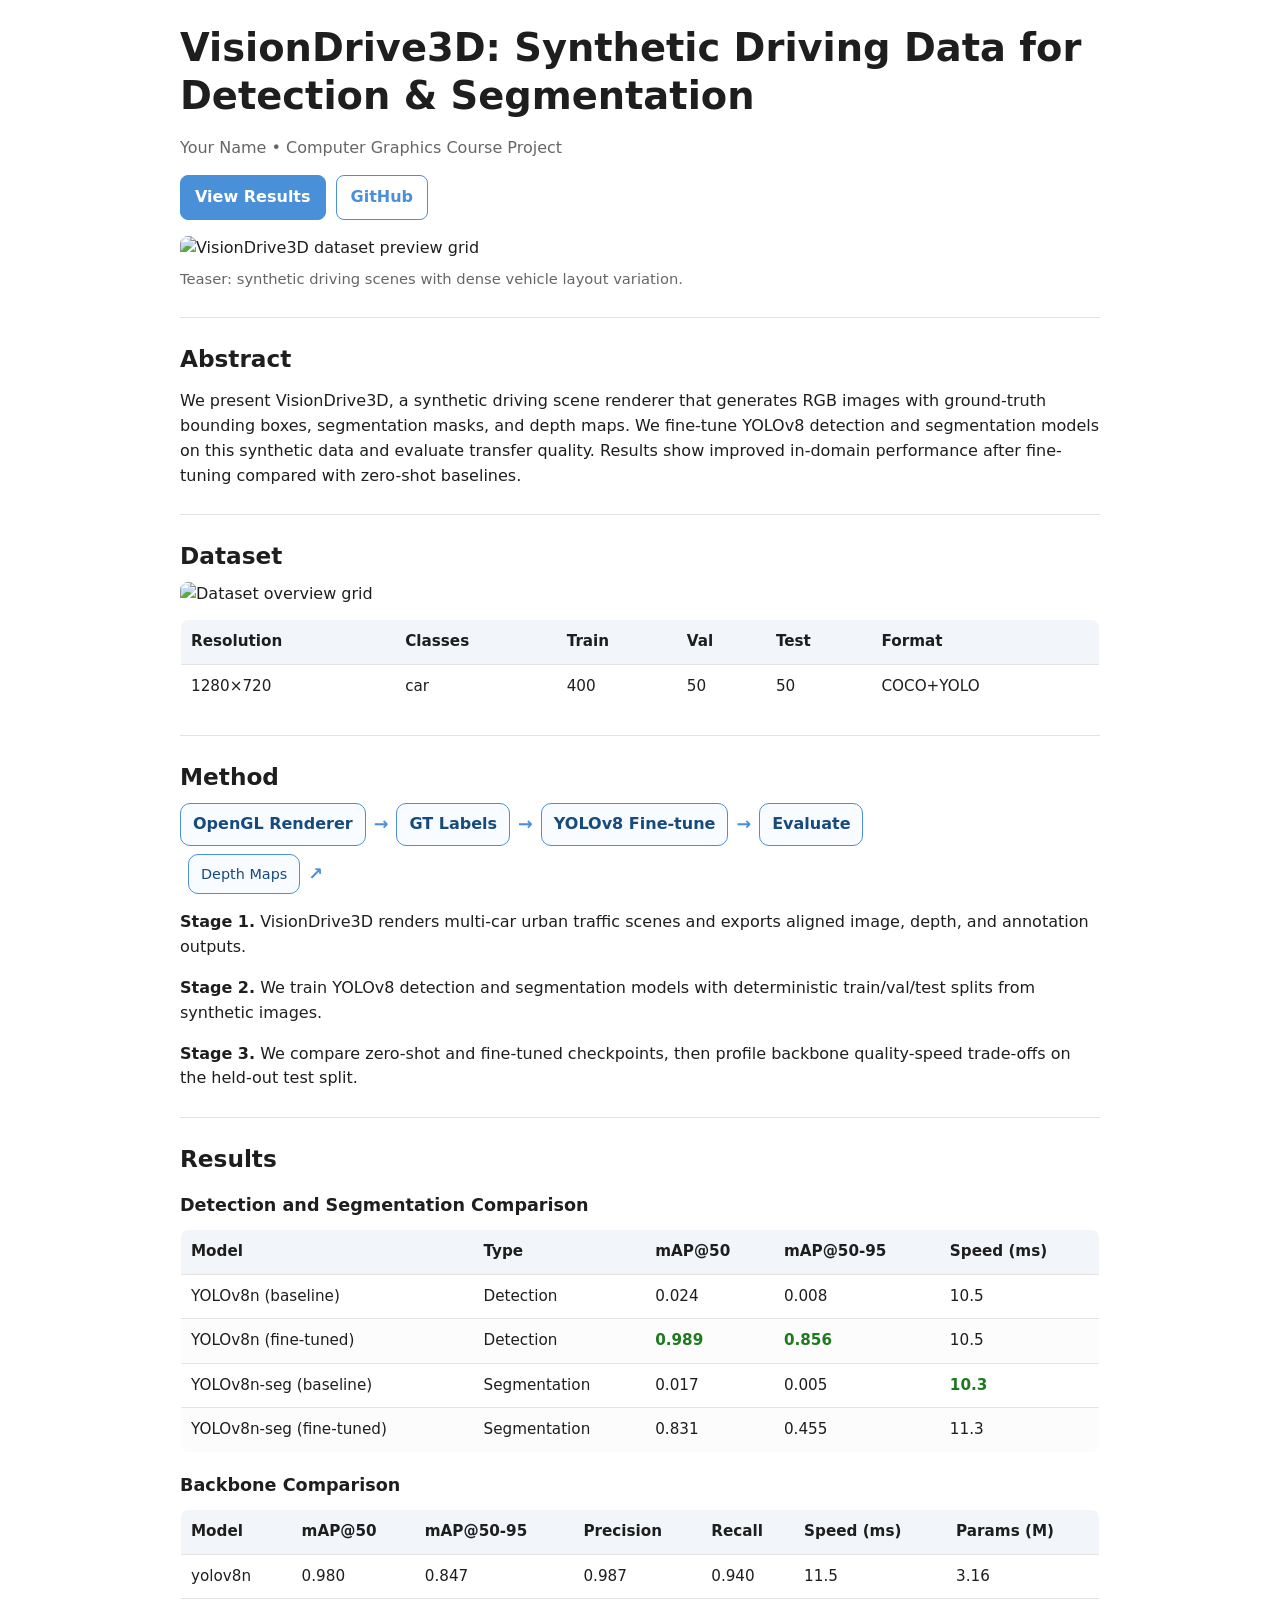
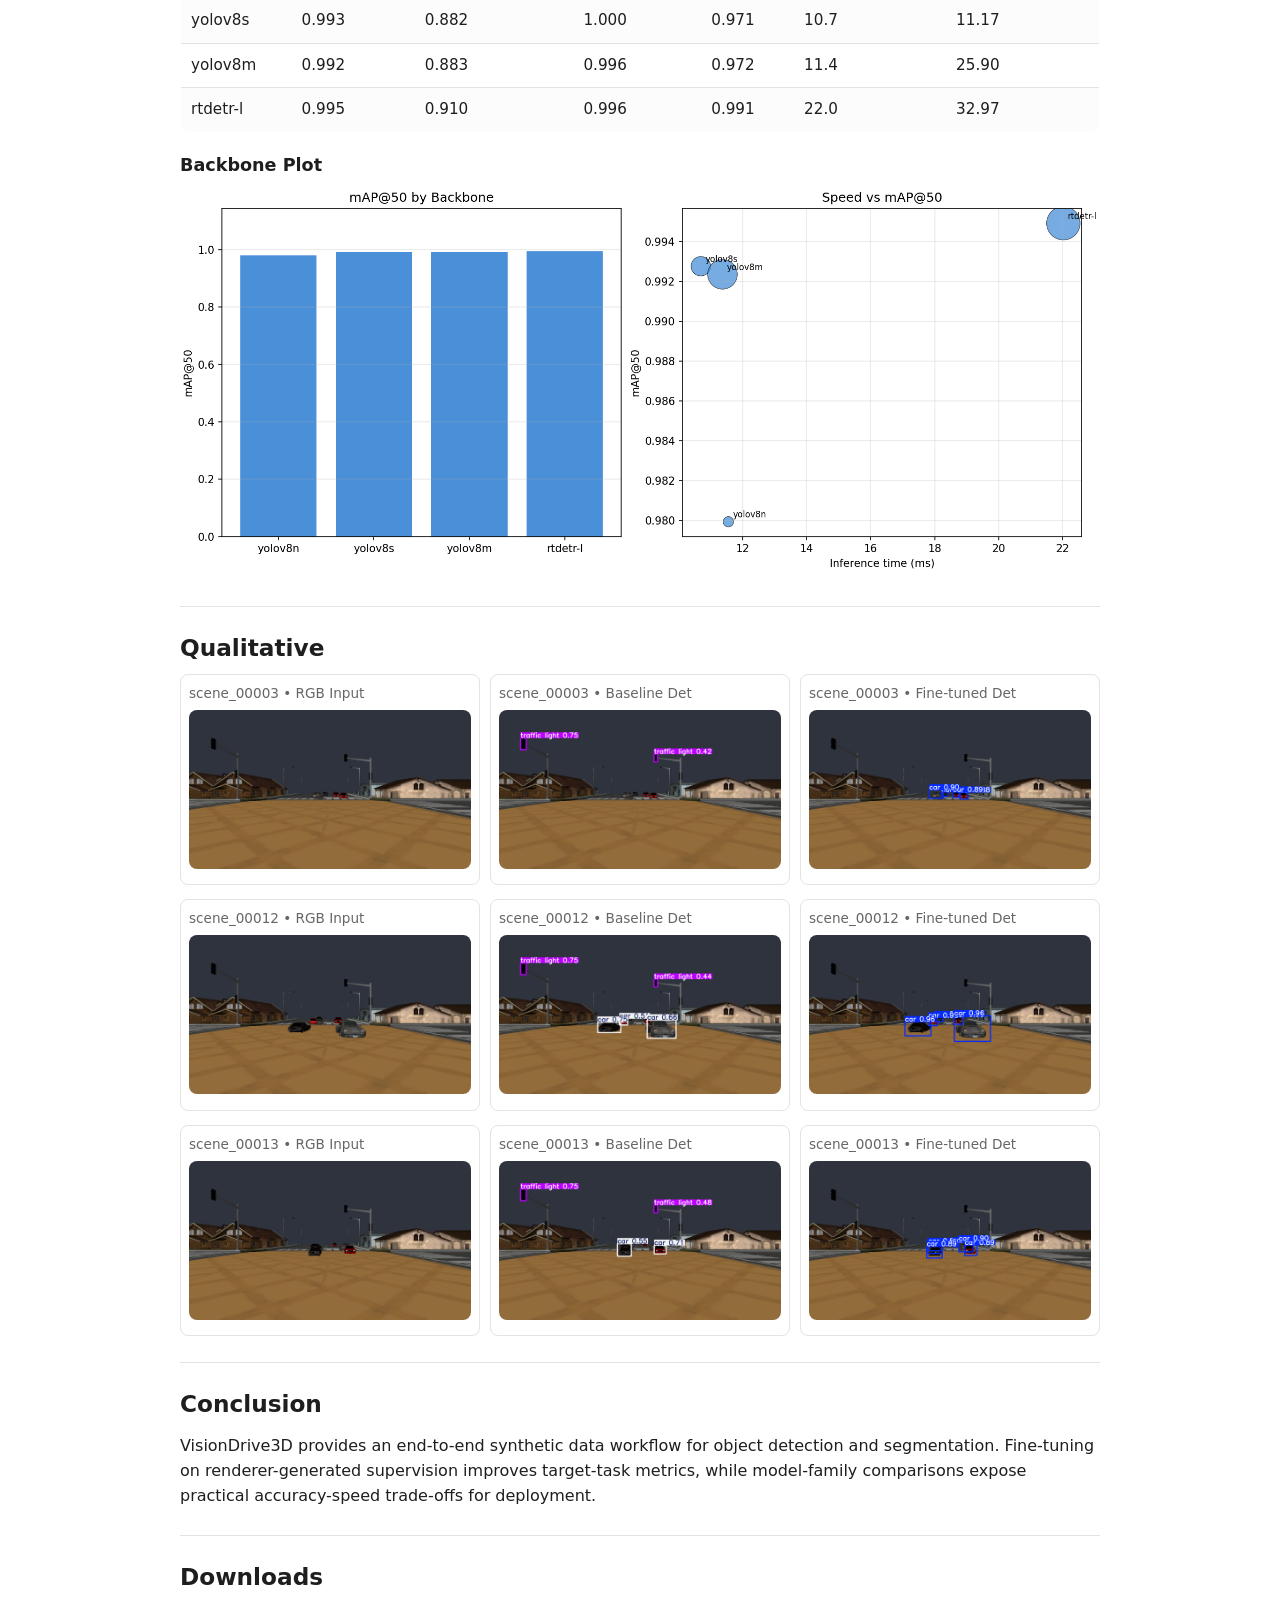
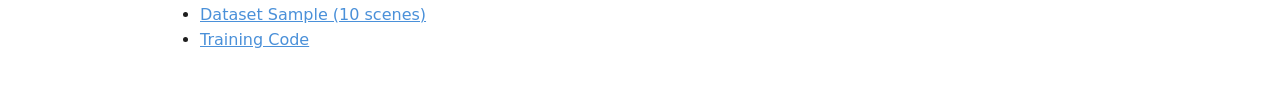
==== index.html @ 3cc831b8 "update full ckpt" ====
<!doctype html>
<html lang="en">
  <head>
    <meta charset="utf-8" />
    <meta name="viewport" content="width=device-width, initial-scale=1" />
    <title>VisionDrive3D: Synthetic Driving Data for Detection & Segmentation</title>
    <link rel="stylesheet" href="styles.css" />
  </head>
  <body>
    <main class="page">
      <section class="hero" id="top">
        <h1>VisionDrive3D: Synthetic Driving Data for Detection &amp; Segmentation</h1>
        <p class="authors">Your Name • Computer Graphics Course Project</p>
        <div class="hero-actions">
          <a class="btn" href="#results">View Results</a>
          <a class="btn btn-outline" href="#" aria-label="GitHub link placeholder">GitHub</a>
        </div>
        <figure class="teaser">
          <img
            src="assets/images/dataset_grid.png"
            alt="VisionDrive3D dataset preview grid"
            loading="lazy"
          />
          <figcaption>Teaser: synthetic driving scenes with dense vehicle layout variation.</figcaption>
        </figure>
      </section>

      <hr />

      <section id="abstract">
        <h2>Abstract</h2>
        <p>
          We present VisionDrive3D, a synthetic driving scene renderer that generates RGB images with
          ground-truth bounding boxes, segmentation masks, and depth maps. We fine-tune YOLOv8 detection
          and segmentation models on this synthetic data and evaluate transfer quality. Results show
          improved in-domain performance after fine-tuning compared with zero-shot baselines.
        </p>
      </section>

      <hr />

      <section id="dataset">
        <h2>Dataset</h2>
        <div class="dataset-grid">
          <img
            src="assets/images/dataset_grid.png"
            alt="Dataset overview grid"
            loading="lazy"
          />
          <table class="table" id="dataset-stats-table">
            <thead>
              <tr>
                <th>Resolution</th>
                <th>Classes</th>
                <th>Train</th>
                <th>Val</th>
                <th>Test</th>
                <th>Format</th>
              </tr>
            </thead>
            <tbody id="dataset-stats-body"></tbody>
          </table>
        </div>
      </section>

      <hr />

      <section id="method">
        <h2>Method</h2>
        <div class="pipeline" aria-label="Pipeline diagram">
          <div class="node">OpenGL Renderer</div>
          <div class="arrow">→</div>
          <div class="node">GT Labels</div>
          <div class="arrow">→</div>
          <div class="node">YOLOv8 Fine-tune</div>
          <div class="arrow">→</div>
          <div class="node">Evaluate</div>
        </div>
        <div class="pipeline-sub">
          <div class="node small">Depth Maps</div>
          <div class="arrow">↗</div>
        </div>
        <div class="method-text">
          <p>
            <strong>Stage 1.</strong> VisionDrive3D renders multi-car urban traffic scenes and exports aligned
            image, depth, and annotation outputs.
          </p>
          <p>
            <strong>Stage 2.</strong> We train YOLOv8 detection and segmentation models with deterministic
            train/val/test splits from synthetic images.
          </p>
          <p>
            <strong>Stage 3.</strong> We compare zero-shot and fine-tuned checkpoints, then profile backbone
            quality-speed trade-offs on the held-out test split.
          </p>
        </div>
      </section>

      <hr />

      <section id="results">
        <h2>Results</h2>

        <h3>Detection and Segmentation Comparison</h3>
        <table class="table" id="results-table">
          <thead>
            <tr>
              <th>Model</th>
              <th>Type</th>
              <th>mAP@50</th>
              <th>mAP@50-95</th>
              <th>Speed (ms)</th>
            </tr>
          </thead>
          <tbody id="results-body"></tbody>
        </table>

        <h3>Backbone Comparison</h3>
        <table class="table" id="backbone-table">
          <thead>
            <tr>
              <th>Model</th>
              <th>mAP@50</th>
              <th>mAP@50-95</th>
              <th>Precision</th>
              <th>Recall</th>
              <th>Speed (ms)</th>
              <th>Params (M)</th>
            </tr>
          </thead>
          <tbody id="backbone-body"></tbody>
        </table>

        <h3>Backbone Plot</h3>
        <figure>
          <img
            src="assets/plots/backbone_comparison.png"
            alt="Backbone comparison chart"
            loading="lazy"
          />
        </figure>
      </section>

      <hr />

      <section id="qualitative">
        <h2>Qualitative</h2>
        <div class="qualitative-grid" id="qualitative-grid"></div>
      </section>

      <hr />

      <section id="conclusion">
        <h2>Conclusion</h2>
        <p>
          VisionDrive3D provides an end-to-end synthetic data workflow for object detection and segmentation.
          Fine-tuning on renderer-generated supervision improves target-task metrics, while model-family
          comparisons expose practical accuracy-speed trade-offs for deployment.
        </p>
      </section>

      <hr />

      <section id="downloads">
        <h2>Downloads</h2>
        <ul class="links">
          <li><a href="#">Dataset Sample (10 scenes)</a></li>
          <li><a href="#">Training Code</a></li>
        </ul>
      </section>
    </main>

    <script src="script.js"></script>
  </body>
</html>
---- styles.css ----
:root {
  --accent: #4a90d9;
  --text: #1e1e1e;
  --muted: #666;
  --line: #e3e3e3;
  --bg: #ffffff;
  --soft: #f8fbff;
}

* {
  box-sizing: border-box;
}

body {
  margin: 0;
  background: var(--bg);
  color: var(--text);
  font-family: system-ui, -apple-system, "Segoe UI", Roboto, sans-serif;
  line-height: 1.55;
}

.page {
  max-width: 960px;
  margin: 0 auto;
  padding: 24px 20px 48px;
}

h1,
h2,
h3 {
  line-height: 1.25;
  margin: 0 0 12px;
}

h1 {
  font-size: clamp(1.8rem, 3vw, 2.4rem);
}

h2 {
  font-size: 1.45rem;
}

h3 {
  margin-top: 22px;
  font-size: 1.1rem;
}

p,
figcaption,
li {
  color: var(--text);
}

.authors {
  color: var(--muted);
  margin-bottom: 14px;
}

.hero-actions {
  display: flex;
  flex-wrap: wrap;
  gap: 10px;
  margin-bottom: 16px;
}

.btn {
  display: inline-block;
  background: var(--accent);
  color: #fff;
  text-decoration: none;
  font-weight: 600;
  padding: 9px 14px;
  border-radius: 8px;
  border: 1px solid var(--accent);
}

.btn:hover {
  opacity: 0.9;
}

.btn-outline {
  background: #fff;
  color: var(--accent);
}

hr {
  border: 0;
  border-top: 1px solid var(--line);
  margin: 26px 0;
}

img {
  max-width: 100%;
  height: auto;
  border-radius: 8px;
}

figure {
  margin: 0;
}

figcaption {
  margin-top: 8px;
  font-size: 0.92rem;
  color: var(--muted);
}

.dataset-grid {
  display: grid;
  grid-template-columns: 1fr;
  gap: 12px;
}

.pipeline,
.pipeline-sub {
  display: flex;
  align-items: center;
  flex-wrap: wrap;
  gap: 8px;
  margin: 8px 0;
}

.pipeline-sub {
  margin-left: 8px;
}

.node {
  background: var(--soft);
  border: 1px solid var(--accent);
  color: #174a7d;
  font-weight: 600;
  border-radius: 10px;
  padding: 8px 12px;
}

.node.small {
  font-size: 0.9rem;
  font-weight: 500;
}

.arrow {
  color: var(--accent);
  font-weight: 700;
  font-size: 1.1rem;
}

.table {
  width: 100%;
  border-collapse: collapse;
  font-size: 0.95rem;
  overflow: hidden;
  border: 1px solid var(--line);
  border-radius: 8px;
}

.table thead {
  background: #f2f6fb;
}

.table th,
.table td {
  text-align: left;
  padding: 10px 10px;
  border-bottom: 1px solid var(--line);
}

.table tbody tr:nth-child(even) {
  background: #fcfcfc;
}

.table tbody tr:hover {
  background: #eef6ff;
}

.best {
  color: #1f7a1f;
  font-weight: 700;
}

.qualitative-grid {
  display: grid;
  gap: 14px;
}

.qual-row {
  display: grid;
  grid-template-columns: repeat(3, minmax(0, 1fr));
  gap: 10px;
}

.qual-card {
  border: 1px solid var(--line);
  border-radius: 8px;
  padding: 8px;
  background: #fff;
}

.qual-card p {
  margin: 0 0 6px;
  font-size: 0.85rem;
  color: var(--muted);
}

.qual-card img {
  width: 100%;
  transition: transform 0.2s ease;
}

.qual-card img:hover {
  transform: scale(1.03);
}

.links {
  margin: 0;
  padding-left: 20px;
}

.links a {
  color: var(--accent);
}

.notice {
  color: var(--muted);
  font-size: 0.92rem;
}

@media (max-width: 760px) {
  .page {
    padding: 16px 14px 32px;
  }

  .qual-row {
    grid-template-columns: 1fr;
  }

  .table {
    display: block;
    overflow-x: auto;
    white-space: nowrap;
  }
}
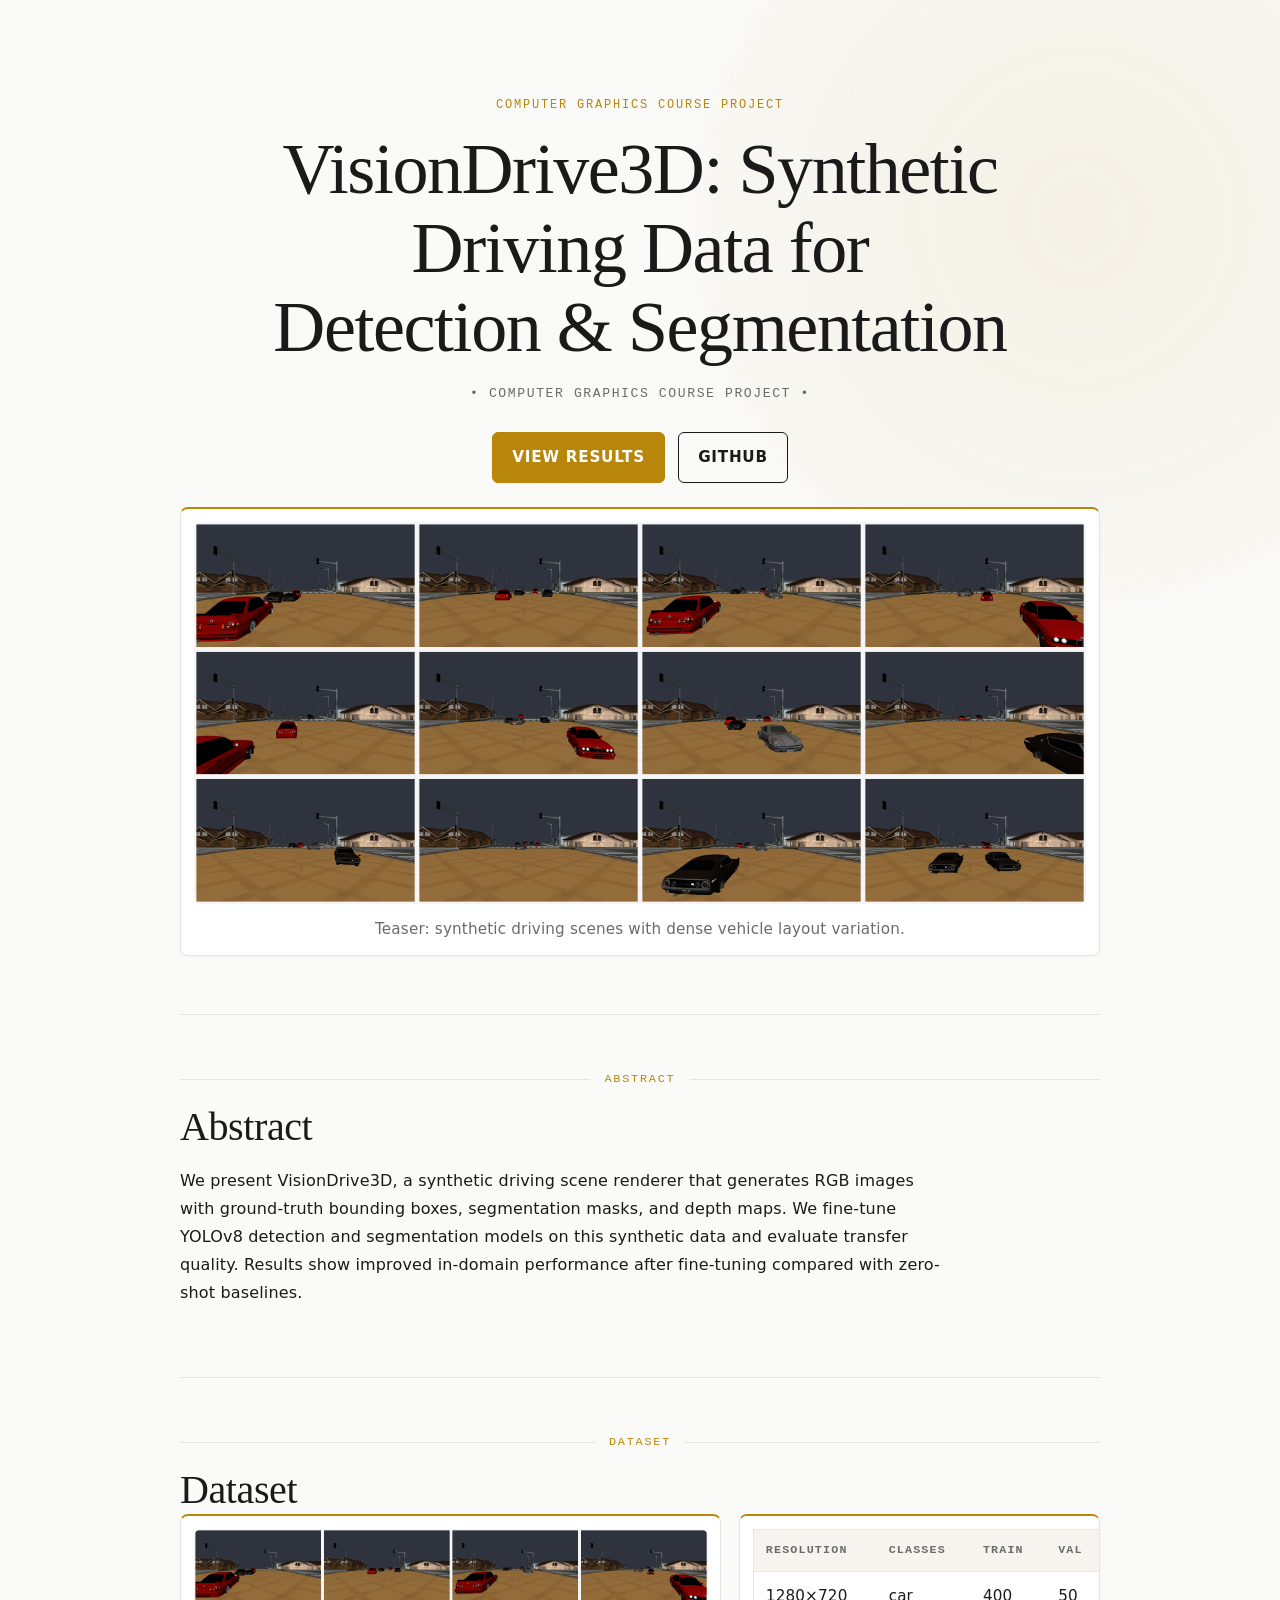
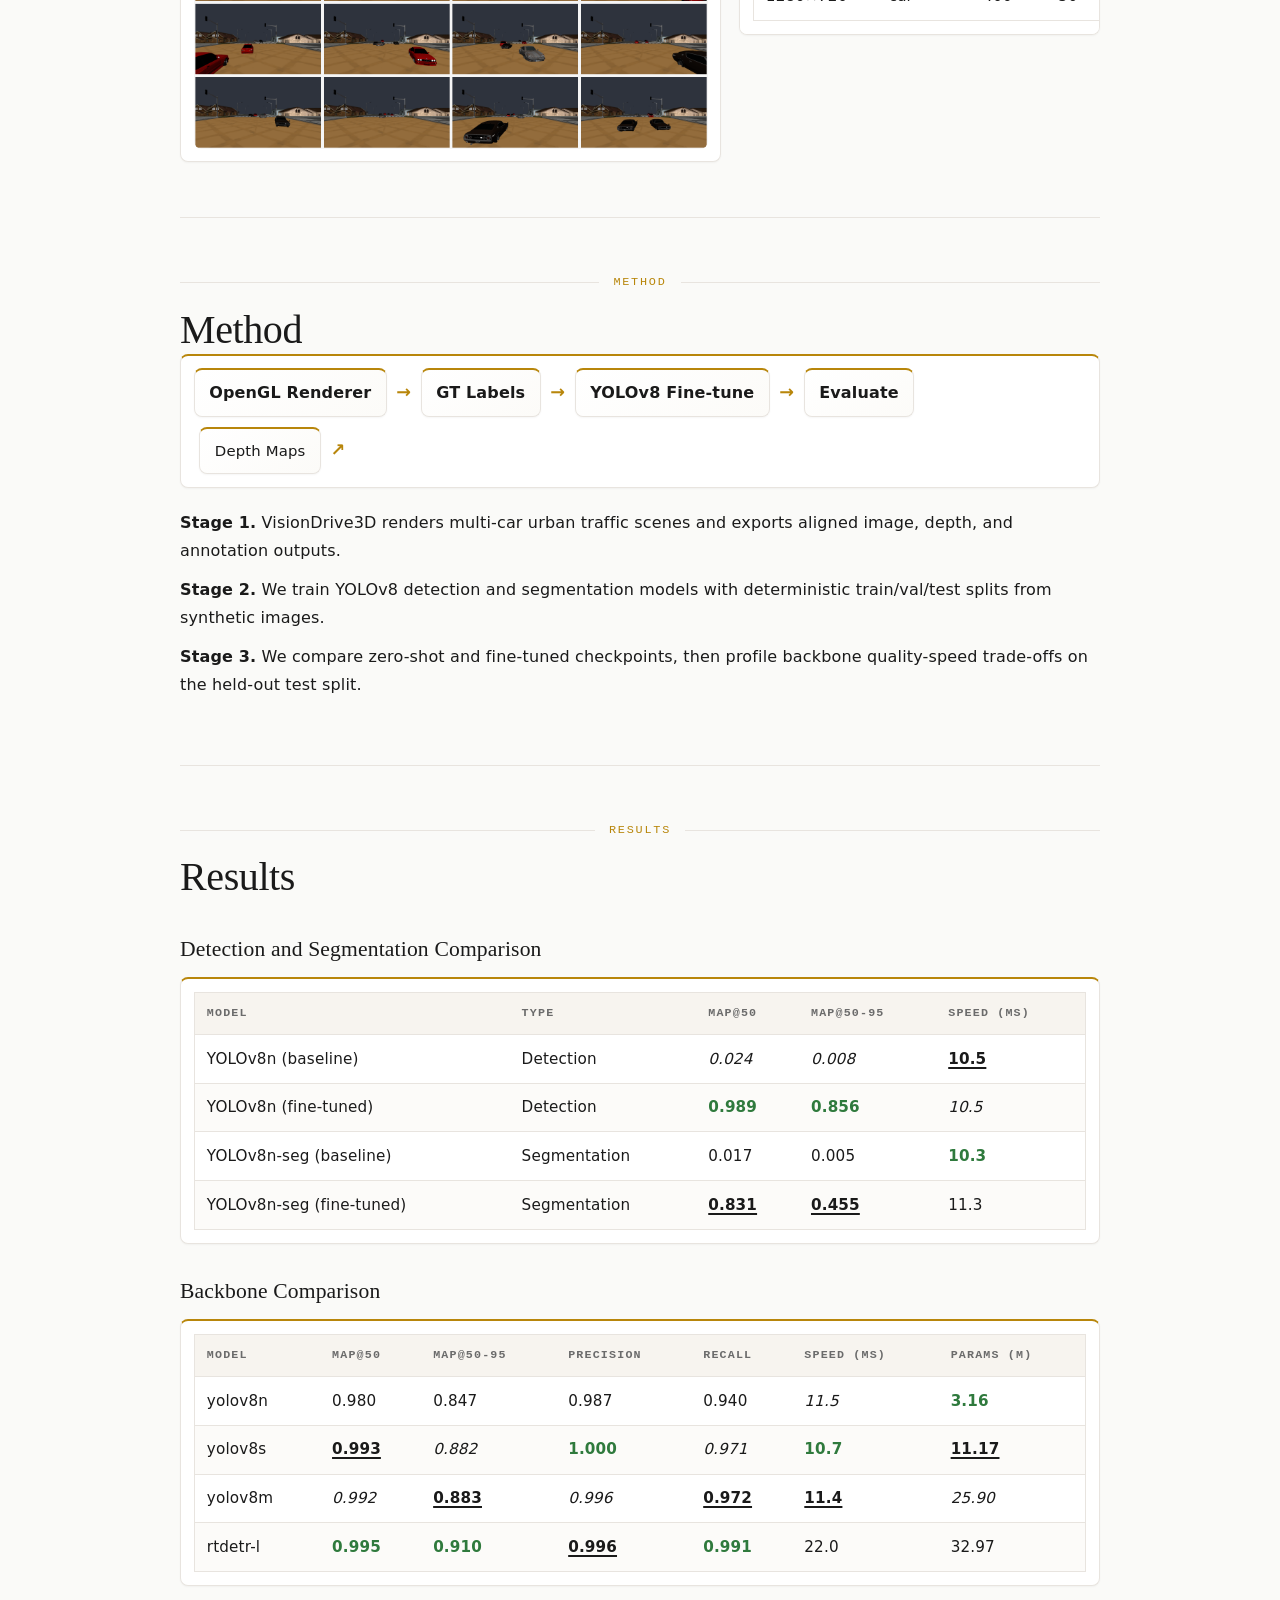
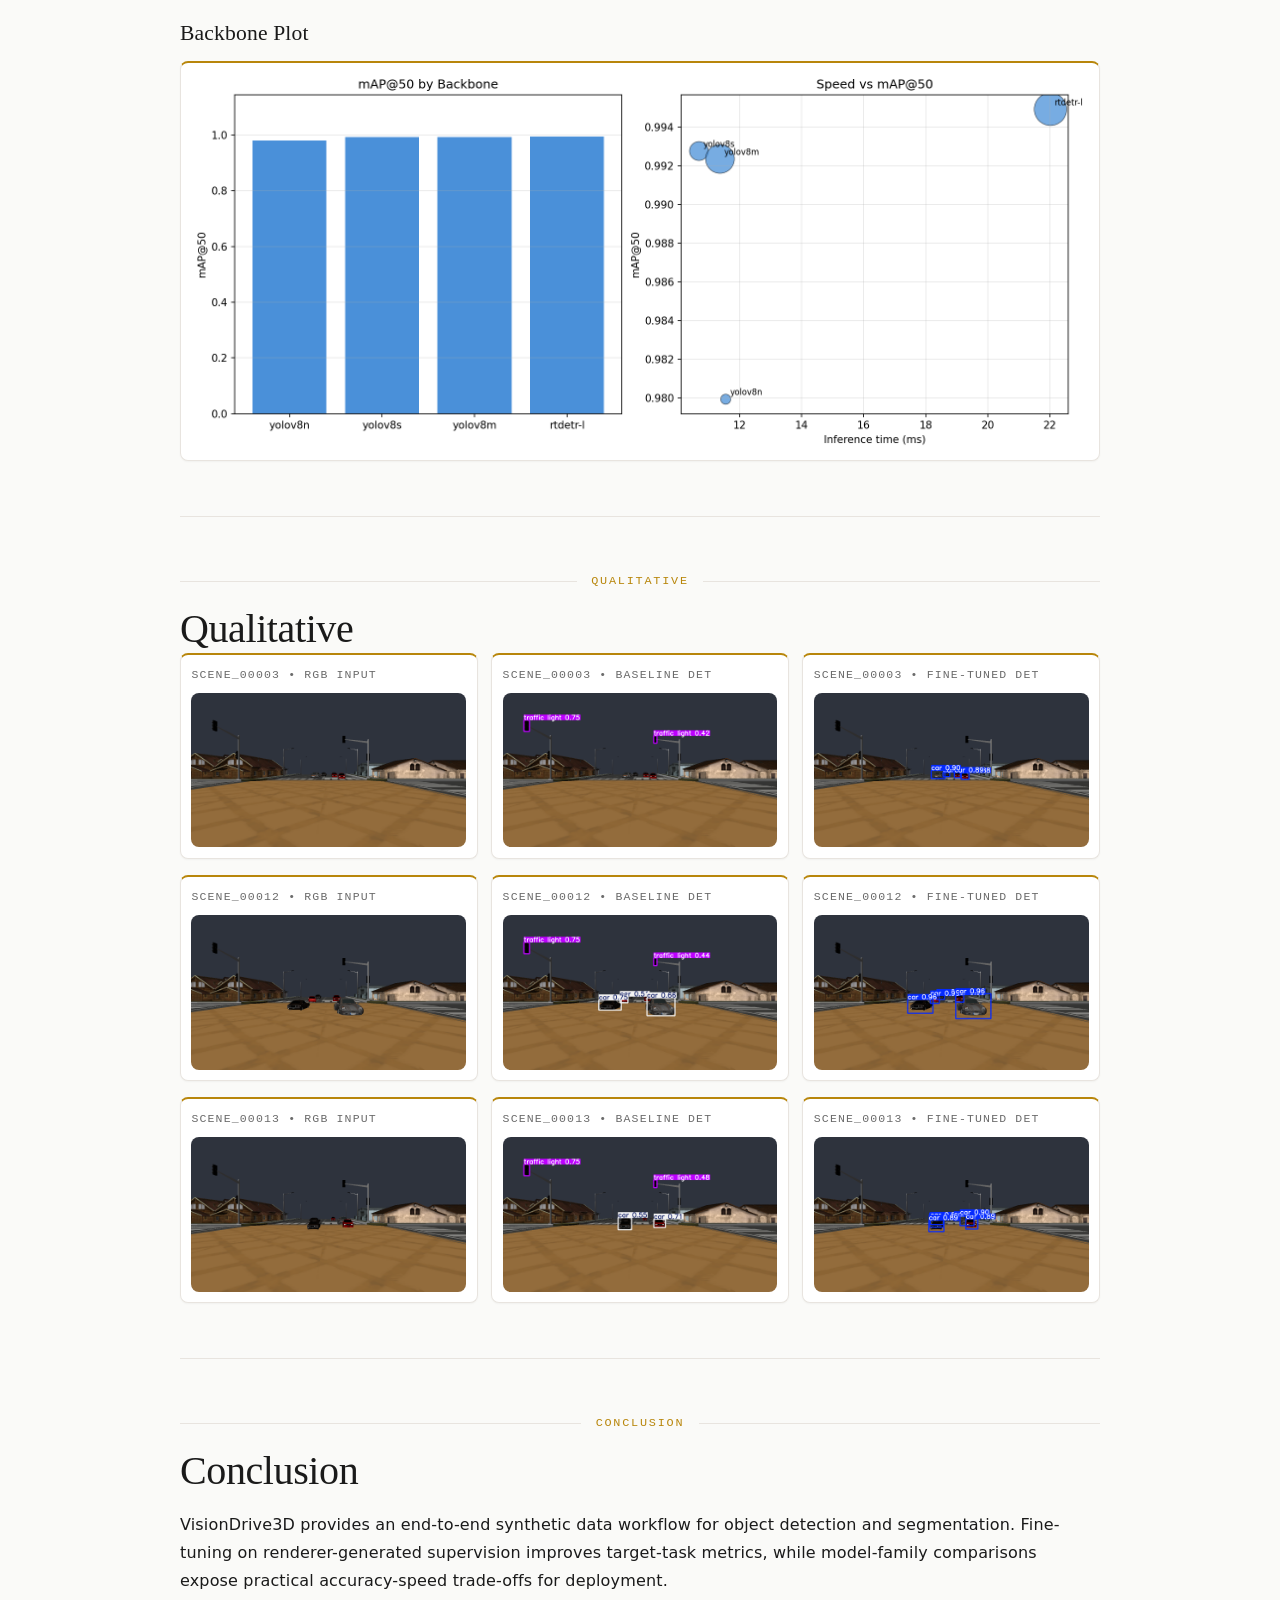
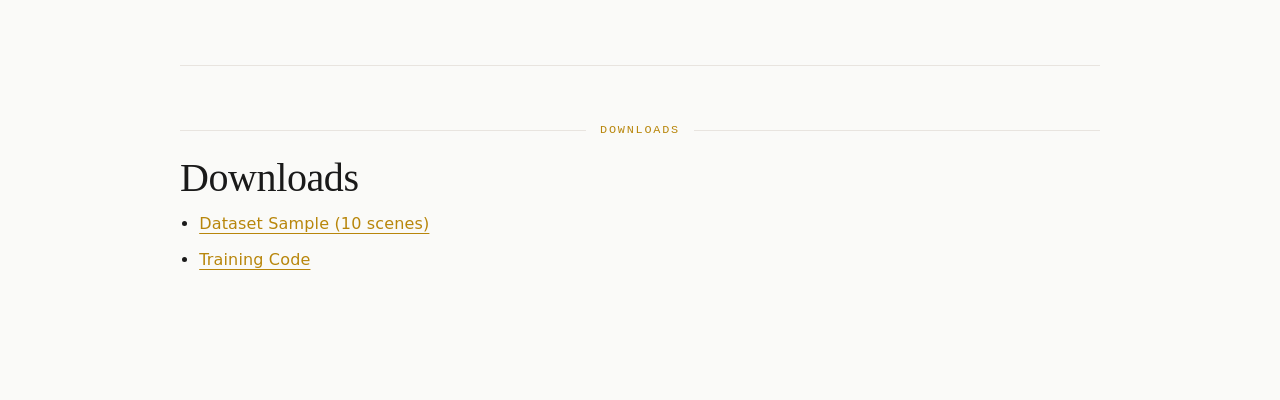
==== commit 9475ef71: "feat: enhance dataset grid generation and update project page assets" ====
--- a/index.html
+++ b/index.html
@@ -9,13 +9,14 @@
   <body>
     <main class="page">
       <section class="hero" id="top">
+        <p class="hero-kicker">Computer Graphics Course Project</p>
         <h1>VisionDrive3D: Synthetic Driving Data for Detection &amp; Segmentation</h1>
-        <p class="authors">Your Name • Computer Graphics Course Project</p>
+        <p class="authors"> • Computer Graphics Course Project • </p>
         <div class="hero-actions">
           <a class="btn" href="#results">View Results</a>
           <a class="btn btn-outline" href="#" aria-label="GitHub link placeholder">GitHub</a>
         </div>
-        <figure class="teaser">
+        <figure class="teaser panel">
           <img
             src="assets/images/dataset_grid.png"
             alt="VisionDrive3D dataset preview grid"
@@ -27,9 +28,10 @@
 
       <hr />
 
-      <section id="abstract">
+      <section id="abstract" class="content-section">
+        <div class="section-label"><span></span><p>Abstract</p><span></span></div>
         <h2>Abstract</h2>
-        <p>
+        <p class="lead">
           We present VisionDrive3D, a synthetic driving scene renderer that generates RGB images with
           ground-truth bounding boxes, segmentation masks, and depth maps. We fine-tune YOLOv8 detection
           and segmentation models on this synthetic data and evaluate transfer quality. Results show
@@ -39,46 +41,54 @@
 
       <hr />
 
-      <section id="dataset">
+      <section id="dataset" class="content-section">
+        <div class="section-label"><span></span><p>Dataset</p><span></span></div>
         <h2>Dataset</h2>
         <div class="dataset-grid">
-          <img
-            src="assets/images/dataset_grid.png"
-            alt="Dataset overview grid"
-            loading="lazy"
-          />
-          <table class="table" id="dataset-stats-table">
-            <thead>
-              <tr>
-                <th>Resolution</th>
-                <th>Classes</th>
-                <th>Train</th>
-                <th>Val</th>
-                <th>Test</th>
-                <th>Format</th>
-              </tr>
-            </thead>
-            <tbody id="dataset-stats-body"></tbody>
-          </table>
+          <figure class="panel">
+            <img
+              src="assets/images/dataset_grid.png"
+              alt="Dataset overview grid"
+              loading="lazy"
+            />
+          </figure>
+          <div class="table-wrap panel">
+            <table class="table" id="dataset-stats-table">
+              <thead>
+                <tr>
+                  <th>Resolution</th>
+                  <th>Classes</th>
+                  <th>Train</th>
+                  <th>Val</th>
+                  <th>Test</th>
+                  <th>Format</th>
+                </tr>
+              </thead>
+              <tbody id="dataset-stats-body"></tbody>
+            </table>
+          </div>
         </div>
       </section>
 
       <hr />
 
-      <section id="method">
+      <section id="method" class="content-section">
+        <div class="section-label"><span></span><p>Method</p><span></span></div>
         <h2>Method</h2>
-        <div class="pipeline" aria-label="Pipeline diagram">
-          <div class="node">OpenGL Renderer</div>
-          <div class="arrow">→</div>
-          <div class="node">GT Labels</div>
-          <div class="arrow">→</div>
-          <div class="node">YOLOv8 Fine-tune</div>
-          <div class="arrow">→</div>
-          <div class="node">Evaluate</div>
-        </div>
-        <div class="pipeline-sub">
-          <div class="node small">Depth Maps</div>
-          <div class="arrow">↗</div>
+        <div class="pipeline-wrap panel" aria-label="Pipeline diagram">
+          <div class="pipeline">
+            <div class="node">OpenGL Renderer</div>
+            <div class="arrow">→</div>
+            <div class="node">GT Labels</div>
+            <div class="arrow">→</div>
+            <div class="node">YOLOv8 Fine-tune</div>
+            <div class="arrow">→</div>
+            <div class="node">Evaluate</div>
+          </div>
+          <div class="pipeline-sub">
+            <div class="node small">Depth Maps</div>
+            <div class="arrow">↗</div>
+          </div>
         </div>
         <div class="method-text">
           <p>
@@ -98,41 +108,46 @@
 
       <hr />
 
-      <section id="results">
+      <section id="results" class="content-section">
+        <div class="section-label"><span></span><p>Results</p><span></span></div>
         <h2>Results</h2>
 
         <h3>Detection and Segmentation Comparison</h3>
-        <table class="table" id="results-table">
-          <thead>
-            <tr>
-              <th>Model</th>
-              <th>Type</th>
-              <th>mAP@50</th>
-              <th>mAP@50-95</th>
-              <th>Speed (ms)</th>
-            </tr>
-          </thead>
-          <tbody id="results-body"></tbody>
-        </table>
+        <div class="table-wrap panel">
+          <table class="table" id="results-table">
+            <thead>
+              <tr>
+                <th>Model</th>
+                <th>Type</th>
+                <th>mAP@50</th>
+                <th>mAP@50-95</th>
+                <th>Speed (ms)</th>
+              </tr>
+            </thead>
+            <tbody id="results-body"></tbody>
+          </table>
+        </div>
 
         <h3>Backbone Comparison</h3>
-        <table class="table" id="backbone-table">
-          <thead>
-            <tr>
-              <th>Model</th>
-              <th>mAP@50</th>
-              <th>mAP@50-95</th>
-              <th>Precision</th>
-              <th>Recall</th>
-              <th>Speed (ms)</th>
-              <th>Params (M)</th>
-            </tr>
-          </thead>
-          <tbody id="backbone-body"></tbody>
-        </table>
+        <div class="table-wrap panel">
+          <table class="table" id="backbone-table">
+            <thead>
+              <tr>
+                <th>Model</th>
+                <th>mAP@50</th>
+                <th>mAP@50-95</th>
+                <th>Precision</th>
+                <th>Recall</th>
+                <th>Speed (ms)</th>
+                <th>Params (M)</th>
+              </tr>
+            </thead>
+            <tbody id="backbone-body"></tbody>
+          </table>
+        </div>
 
         <h3>Backbone Plot</h3>
-        <figure>
+        <figure class="panel">
           <img
             src="assets/plots/backbone_comparison.png"
             alt="Backbone comparison chart"
@@ -143,14 +158,16 @@
 
       <hr />
 
-      <section id="qualitative">
+      <section id="qualitative" class="content-section">
+        <div class="section-label"><span></span><p>Qualitative</p><span></span></div>
         <h2>Qualitative</h2>
         <div class="qualitative-grid" id="qualitative-grid"></div>
       </section>
 
       <hr />
 
-      <section id="conclusion">
+      <section id="conclusion" class="content-section">
+        <div class="section-label"><span></span><p>Conclusion</p><span></span></div>
         <h2>Conclusion</h2>
         <p>
           VisionDrive3D provides an end-to-end synthetic data workflow for object detection and segmentation.
@@ -161,7 +178,8 @@
 
       <hr />
 
-      <section id="downloads">
+      <section id="downloads" class="content-section">
+        <div class="section-label"><span></span><p>Downloads</p><span></span></div>
         <h2>Downloads</h2>
         <ul class="links">
           <li><a href="#">Dataset Sample (10 scenes)</a></li>
--- a/styles.css
+++ b/styles.css
@@ -1,95 +1,122 @@
 :root {
-  --accent: #4a90d9;
-  --text: #1e1e1e;
-  --muted: #666;
-  --line: #e3e3e3;
-  --bg: #ffffff;
-  --soft: #f8fbff;
+  --background: #fafaf8;
+  --foreground: #1a1a1a;
+  --muted: #f5f3f0;
+  --muted-foreground: #6b6b6b;
+  --accent: #b8860b;
+  --accent-secondary: #d4a84b;
+  --accent-foreground: #ffffff;
+  --border: #e8e4df;
+  --card: #ffffff;
+  --ring: #b8860b;
+  --rule: 1px solid #e8e4df;
+  --shadow-sm: 0 1px 2px rgba(26, 26, 26, 0.04);
+  --shadow-md: 0 4px 12px rgba(26, 26, 26, 0.06);
+  --shadow-lg: 0 8px 24px rgba(26, 26, 26, 0.08);
 }
 
 * {
   box-sizing: border-box;
 }
 
+html {
+  scroll-behavior: smooth;
+}
+
 body {
   margin: 0;
-  background: var(--bg);
-  color: var(--text);
-  font-family: system-ui, -apple-system, "Segoe UI", Roboto, sans-serif;
-  line-height: 1.55;
+  background: var(--background);
+  color: var(--foreground);
+  font-family: "Source Sans 3", "Avenir Next", "Segoe UI", system-ui, sans-serif;
+  font-size: 16px;
+  letter-spacing: 0.01em;
+  line-height: 1.75;
+  position: relative;
+}
+
+body::before {
+  content: "";
+  position: fixed;
+  inset: 0;
+  pointer-events: none;
+  background-image: radial-gradient(rgba(26, 26, 26, 0.035) 0.45px, transparent 0.45px);
+  background-size: 3px 3px;
+  opacity: 0.2;
+  z-index: -2;
+}
+
+body::after {
+  content: "";
+  position: fixed;
+  width: min(70vw, 760px);
+  height: min(70vw, 760px);
+  top: -18%;
+  right: -14%;
+  border-radius: 50%;
+  background: radial-gradient(circle, rgba(184, 134, 11, 0.08), rgba(184, 134, 11, 0));
+  filter: blur(8px);
+  pointer-events: none;
+  z-index: -1;
 }
 
 .page {
   max-width: 960px;
   margin: 0 auto;
-  padding: 24px 20px 48px;
+  padding: 28px 20px 64px;
 }
 
 h1,
 h2,
 h3 {
-  line-height: 1.25;
-  margin: 0 0 12px;
+  color: var(--foreground);
+  font-family: "Playfair Display", "Bodoni MT", "Book Antiqua", Georgia, serif;
+  font-weight: 500;
+  margin: 0;
 }
 
 h1 {
-  font-size: clamp(1.8rem, 3vw, 2.4rem);
+  font-size: clamp(2.3rem, 7vw, 4.5rem);
+  letter-spacing: -0.02em;
+  line-height: 1.1;
+  text-wrap: balance;
 }
 
 h2 {
-  font-size: 1.45rem;
+  font-size: clamp(1.9rem, 4.5vw, 2.5rem);
+  letter-spacing: -0.01em;
+  line-height: 1.2;
 }
 
 h3 {
-  margin-top: 22px;
-  font-size: 1.1rem;
+  margin: 2.1rem 0 0.85rem;
+  font-size: 1.35rem;
+  line-height: 1.3;
 }
 
 p,
+li,
 figcaption,
-li {
-  color: var(--text);
-}
-
-.authors {
-  color: var(--muted);
-  margin-bottom: 14px;
-}
-
-.hero-actions {
-  display: flex;
-  flex-wrap: wrap;
-  gap: 10px;
-  margin-bottom: 16px;
-}
-
-.btn {
-  display: inline-block;
-  background: var(--accent);
-  color: #fff;
-  text-decoration: none;
-  font-weight: 600;
-  padding: 9px 14px;
-  border-radius: 8px;
-  border: 1px solid var(--accent);
-}
-
-.btn:hover {
-  opacity: 0.9;
-}
-
-.btn-outline {
-  background: #fff;
+.table {
+  color: var(--foreground);
+}
+
+a {
   color: var(--accent);
+  text-underline-offset: 4px;
+}
+
+a:hover {
+  color: var(--accent-secondary);
 }
 
 hr {
   border: 0;
-  border-top: 1px solid var(--line);
-  margin: 26px 0;
+  border-top: var(--rule);
+  margin: 0;
 }
 
 img {
+  display: block;
   max-width: 100%;
   height: auto;
   border-radius: 8px;
@@ -100,142 +127,358 @@
 }
 
 figcaption {
-  margin-top: 8px;
-  font-size: 0.92rem;
-  color: var(--muted);
+  margin-top: 0.75rem;
+  color: var(--muted-foreground);
+  font-size: 0.95rem;
+}
+
+.hero {
+  padding: 4.2rem 0 3.6rem;
+  text-align: center;
+}
+
+.hero-kicker {
+  margin: 0 0 0.85rem;
+  color: var(--accent);
+  font-family: "IBM Plex Mono", "SFMono-Regular", Menlo, Consolas, monospace;
+  font-size: 0.75rem;
+  font-weight: 500;
+  letter-spacing: 0.15em;
+  text-transform: uppercase;
+}
+
+.authors {
+  margin: 1rem auto 1.6rem;
+  color: var(--muted-foreground);
+  font-family: "IBM Plex Mono", "SFMono-Regular", Menlo, Consolas, monospace;
+  font-size: 0.82rem;
+  letter-spacing: 0.12em;
+  text-transform: uppercase;
+}
+
+.hero-actions {
+  display: flex;
+  justify-content: center;
+  flex-wrap: wrap;
+  gap: 0.8rem;
+  margin-bottom: 1.5rem;
+}
+
+.btn {
+  min-height: 44px;
+  display: inline-flex;
+  align-items: center;
+  justify-content: center;
+  gap: 0.35rem;
+  padding: 0.7rem 1.2rem;
+  border-radius: 6px;
+  border: 1px solid var(--accent);
+  background: var(--accent);
+  color: var(--accent-foreground);
+  text-decoration: none;
+  font-family: "Source Sans 3", "Avenir Next", "Segoe UI", system-ui, sans-serif;
+  font-size: 0.95rem;
+  font-weight: 600;
+  letter-spacing: 0.05em;
+  text-transform: uppercase;
+  touch-action: manipulation;
+  box-shadow: var(--shadow-sm);
+  transition: background-color 200ms ease-out, border-color 200ms ease-out, color 200ms ease-out,
+    box-shadow 200ms ease-out, transform 200ms ease-out;
+}
+
+.btn:hover {
+  background: var(--accent-secondary);
+  border-color: var(--accent-secondary);
+  box-shadow: var(--shadow-md);
+  transform: translateY(-1px);
+}
+
+.btn:active {
+  transform: translateY(0);
+}
+
+.btn:focus-visible {
+  outline: none;
+  box-shadow: 0 0 0 2px var(--ring), 0 0 0 5px rgba(184, 134, 11, 0.18);
+}
+
+.btn-outline {
+  background: transparent;
+  color: var(--foreground);
+  border-color: var(--foreground);
+}
+
+.btn-outline:hover {
+  background: var(--muted);
+  color: var(--accent);
+  border-color: var(--accent);
+}
+
+.content-section {
+  padding: 3.4rem 0;
+}
+
+.section-label {
+  display: flex;
+  align-items: center;
+  gap: 0.9rem;
+  margin-bottom: 0.8rem;
+}
+
+.section-label span {
+  height: 1px;
+  background: var(--border);
+  flex: 1;
+}
+
+.section-label p {
+  margin: 0;
+  color: var(--accent);
+  font-family: "IBM Plex Mono", "SFMono-Regular", Menlo, Consolas, monospace;
+  font-size: 0.74rem;
+  font-weight: 500;
+  letter-spacing: 0.15em;
+  text-transform: uppercase;
+  white-space: nowrap;
+}
+
+.lead {
+  max-width: 75ch;
+  color: var(--foreground);
+}
+
+.panel {
+  background: var(--card);
+  border: var(--rule);
+  border-top: 2px solid var(--accent);
+  border-radius: 8px;
+  padding: 0.8rem;
+  box-shadow: var(--shadow-sm);
 }
 
 .dataset-grid {
   display: grid;
-  grid-template-columns: 1fr;
-  gap: 12px;
+  gap: 1.1rem;
+  grid-template-columns: 1.2fr 0.8fr;
+  align-items: start;
+}
+
+.pipeline-wrap {
+  margin-bottom: 1.3rem;
 }
 
 .pipeline,
 .pipeline-sub {
   display: flex;
+  flex-wrap: wrap;
   align-items: center;
-  flex-wrap: wrap;
-  gap: 8px;
-  margin: 8px 0;
+  gap: 0.6rem;
 }
 
 .pipeline-sub {
-  margin-left: 8px;
+  margin-top: 0.65rem;
+  margin-left: 0.35rem;
 }
 
 .node {
-  background: var(--soft);
-  border: 1px solid var(--accent);
-  color: #174a7d;
+  background: linear-gradient(145deg, #ffffff, #fcfbf8);
+  border: var(--rule);
+  border-top: 2px solid var(--accent);
+  color: var(--foreground);
+  border-radius: 8px;
+  padding: 0.55rem 0.9rem;
+  box-shadow: var(--shadow-sm);
+  font-family: "Source Sans 3", "Avenir Next", "Segoe UI", system-ui, sans-serif;
   font-weight: 600;
-  border-radius: 10px;
-  padding: 8px 12px;
+  letter-spacing: 0.01em;
 }
 
 .node.small {
-  font-size: 0.9rem;
+  font-size: 0.93rem;
   font-weight: 500;
 }
 
 .arrow {
   color: var(--accent);
+  font-size: 1.1rem;
   font-weight: 700;
-  font-size: 1.1rem;
+}
+
+.method-text p {
+  margin: 0.7rem 0;
+}
+
+.table-wrap {
+  overflow-x: auto;
+  border-radius: 8px;
 }
 
 .table {
   width: 100%;
   border-collapse: collapse;
   font-size: 0.95rem;
-  overflow: hidden;
-  border: 1px solid var(--line);
-  border-radius: 8px;
+  border: var(--rule);
+  min-width: 560px;
+  background: var(--card);
 }
 
 .table thead {
-  background: #f2f6fb;
+  background: #f7f4ef;
 }
 
 .table th,
 .table td {
   text-align: left;
-  padding: 10px 10px;
-  border-bottom: 1px solid var(--line);
+  padding: 0.66rem 0.75rem;
+  border-bottom: var(--rule);
+}
+
+.table th {
+  font-family: "IBM Plex Mono", "SFMono-Regular", Menlo, Consolas, monospace;
+  font-size: 0.73rem;
+  letter-spacing: 0.1em;
+  font-weight: 600;
+  text-transform: uppercase;
+  color: var(--muted-foreground);
 }
 
 .table tbody tr:nth-child(even) {
-  background: #fcfcfc;
+  background: #fcfbf9;
 }
 
 .table tbody tr:hover {
-  background: #eef6ff;
+  background: #f4efe4;
 }
 
 .best {
-  color: #1f7a1f;
+  color: #2f7a3d;
   font-weight: 700;
+}
+
+.second-best {
+  text-decoration: underline;
+  text-decoration-thickness: 2px;
+  text-underline-offset: 3px;
+  font-weight: 600;
+}
+
+.third-best {
+  font-style: italic;
+  font-weight: 500;
 }
 
 .qualitative-grid {
   display: grid;
-  gap: 14px;
+  gap: 1rem;
 }
 
 .qual-row {
   display: grid;
+  gap: 0.85rem;
   grid-template-columns: repeat(3, minmax(0, 1fr));
-  gap: 10px;
 }
 
 .qual-card {
-  border: 1px solid var(--line);
+  border: var(--rule);
+  border-top: 2px solid var(--accent);
   border-radius: 8px;
-  padding: 8px;
-  background: #fff;
+  background: var(--card);
+  box-shadow: var(--shadow-sm);
+  padding: 0.65rem;
 }
 
 .qual-card p {
-  margin: 0 0 6px;
-  font-size: 0.85rem;
-  color: var(--muted);
+  margin: 0 0 0.48rem;
+  color: var(--muted-foreground);
+  font-family: "IBM Plex Mono", "SFMono-Regular", Menlo, Consolas, monospace;
+  font-size: 0.72rem;
+  letter-spacing: 0.1em;
+  text-transform: uppercase;
 }
 
 .qual-card img {
   width: 100%;
-  transition: transform 0.2s ease;
-}
-
-.qual-card img:hover {
-  transform: scale(1.03);
+  transition: transform 200ms ease-out, box-shadow 200ms ease-out;
+}
+
+.qual-card:hover img {
+  transform: scale(1.02);
+  box-shadow: var(--shadow-md);
 }
 
 .links {
   margin: 0;
-  padding-left: 20px;
-}
-
-.links a {
-  color: var(--accent);
+  padding-left: 1.2rem;
+}
+
+.links li {
+  margin: 0.5rem 0;
 }
 
 .notice {
-  color: var(--muted);
+  color: var(--muted-foreground);
   font-size: 0.92rem;
+}
+
+@media (max-width: 880px) {
+  .dataset-grid {
+    grid-template-columns: 1fr;
+  }
+
+  .table {
+    min-width: 0;
+  }
 }
 
 @media (max-width: 760px) {
   .page {
-    padding: 16px 14px 32px;
+    padding: 20px 14px 38px;
+  }
+
+  .hero {
+    padding-top: 3rem;
+    padding-bottom: 2.6rem;
+  }
+
+  .hero-actions {
+    flex-direction: column;
+    align-items: stretch;
+  }
+
+  .btn {
+    width: 100%;
+  }
+
+  .content-section {
+    padding: 2.4rem 0;
+  }
+
+  .section-label {
+    gap: 0.5rem;
   }
 
   .qual-row {
     grid-template-columns: 1fr;
   }
 
+  .table-wrap {
+    padding-bottom: 0.2rem;
+  }
+
   .table {
-    display: block;
-    overflow-x: auto;
     white-space: nowrap;
-  }
-}
+    min-width: 620px;
+  }
+}
+
+@media (prefers-reduced-motion: reduce) {
+  *,
+  *::before,
+  *::after {
+    animation-duration: 1ms !important;
+    animation-iteration-count: 1 !important;
+    transition-duration: 1ms !important;
+    scroll-behavior: auto !important;
+  }
+}
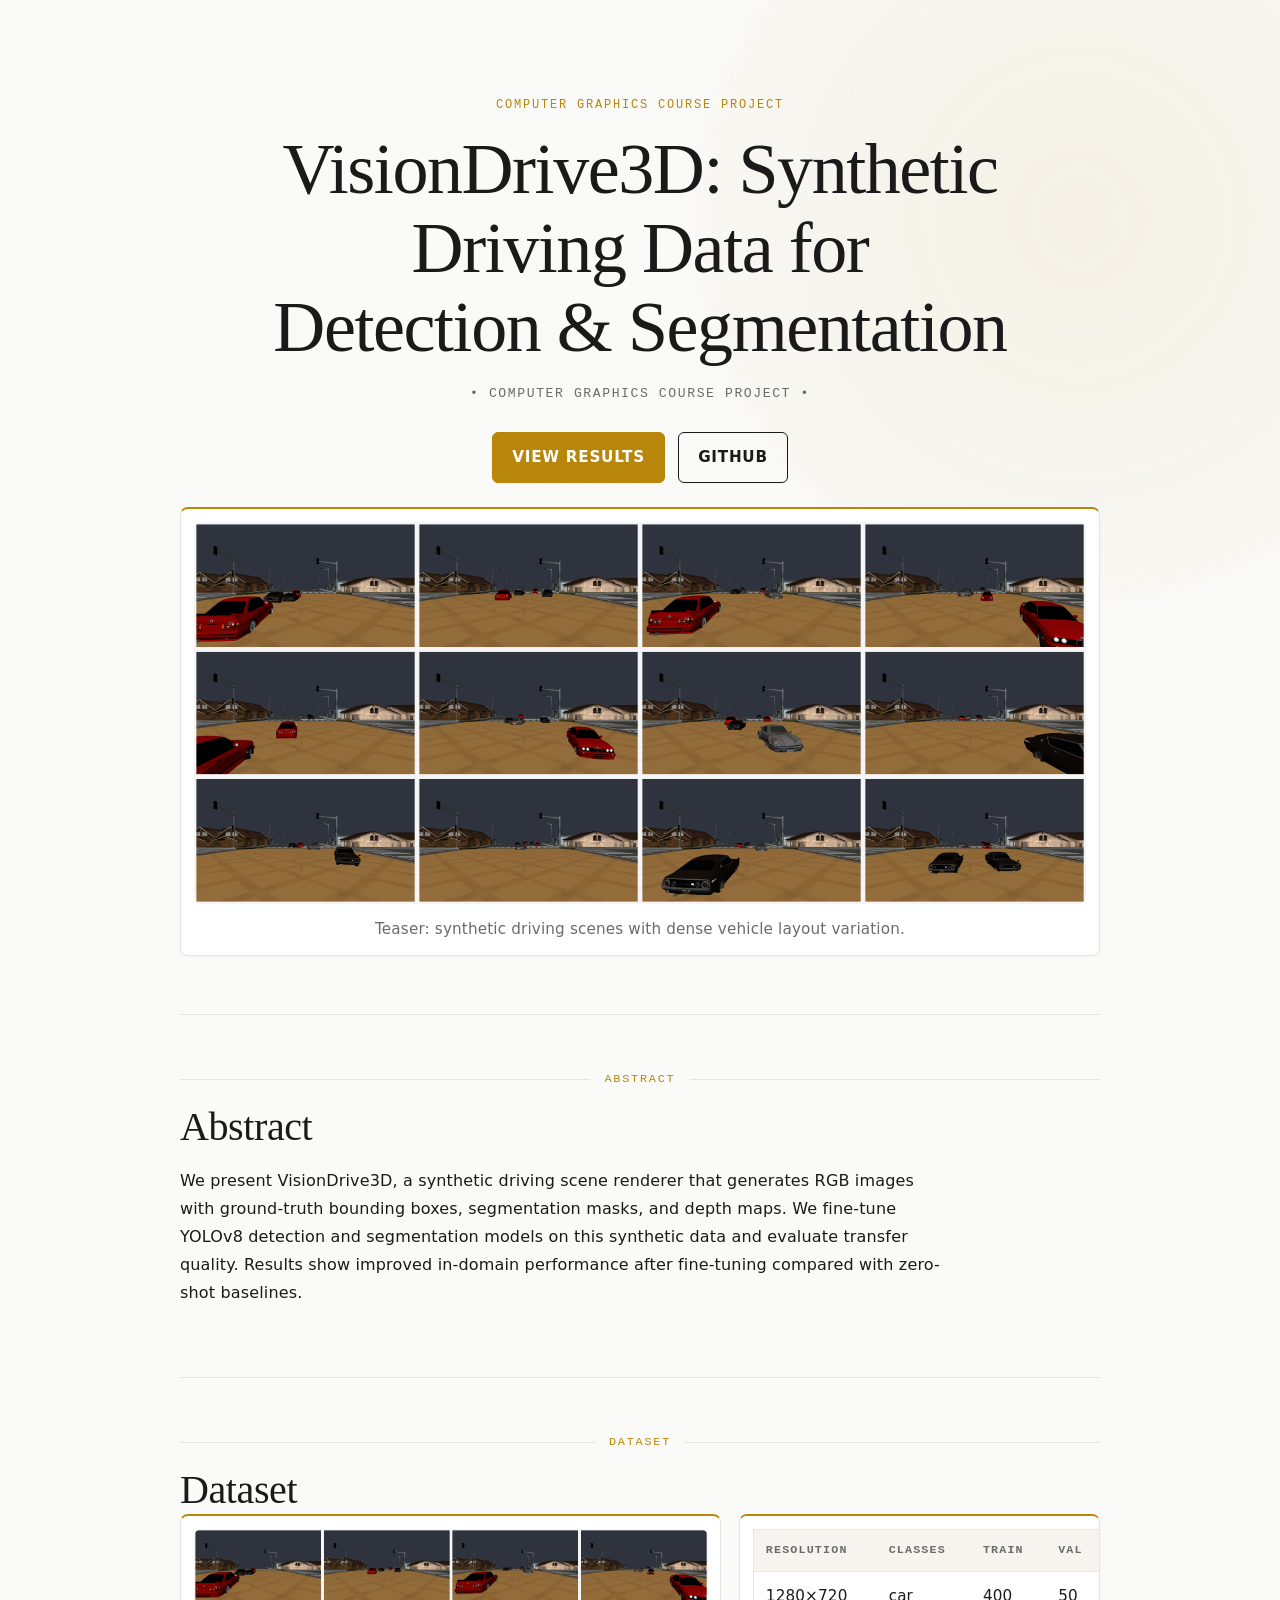
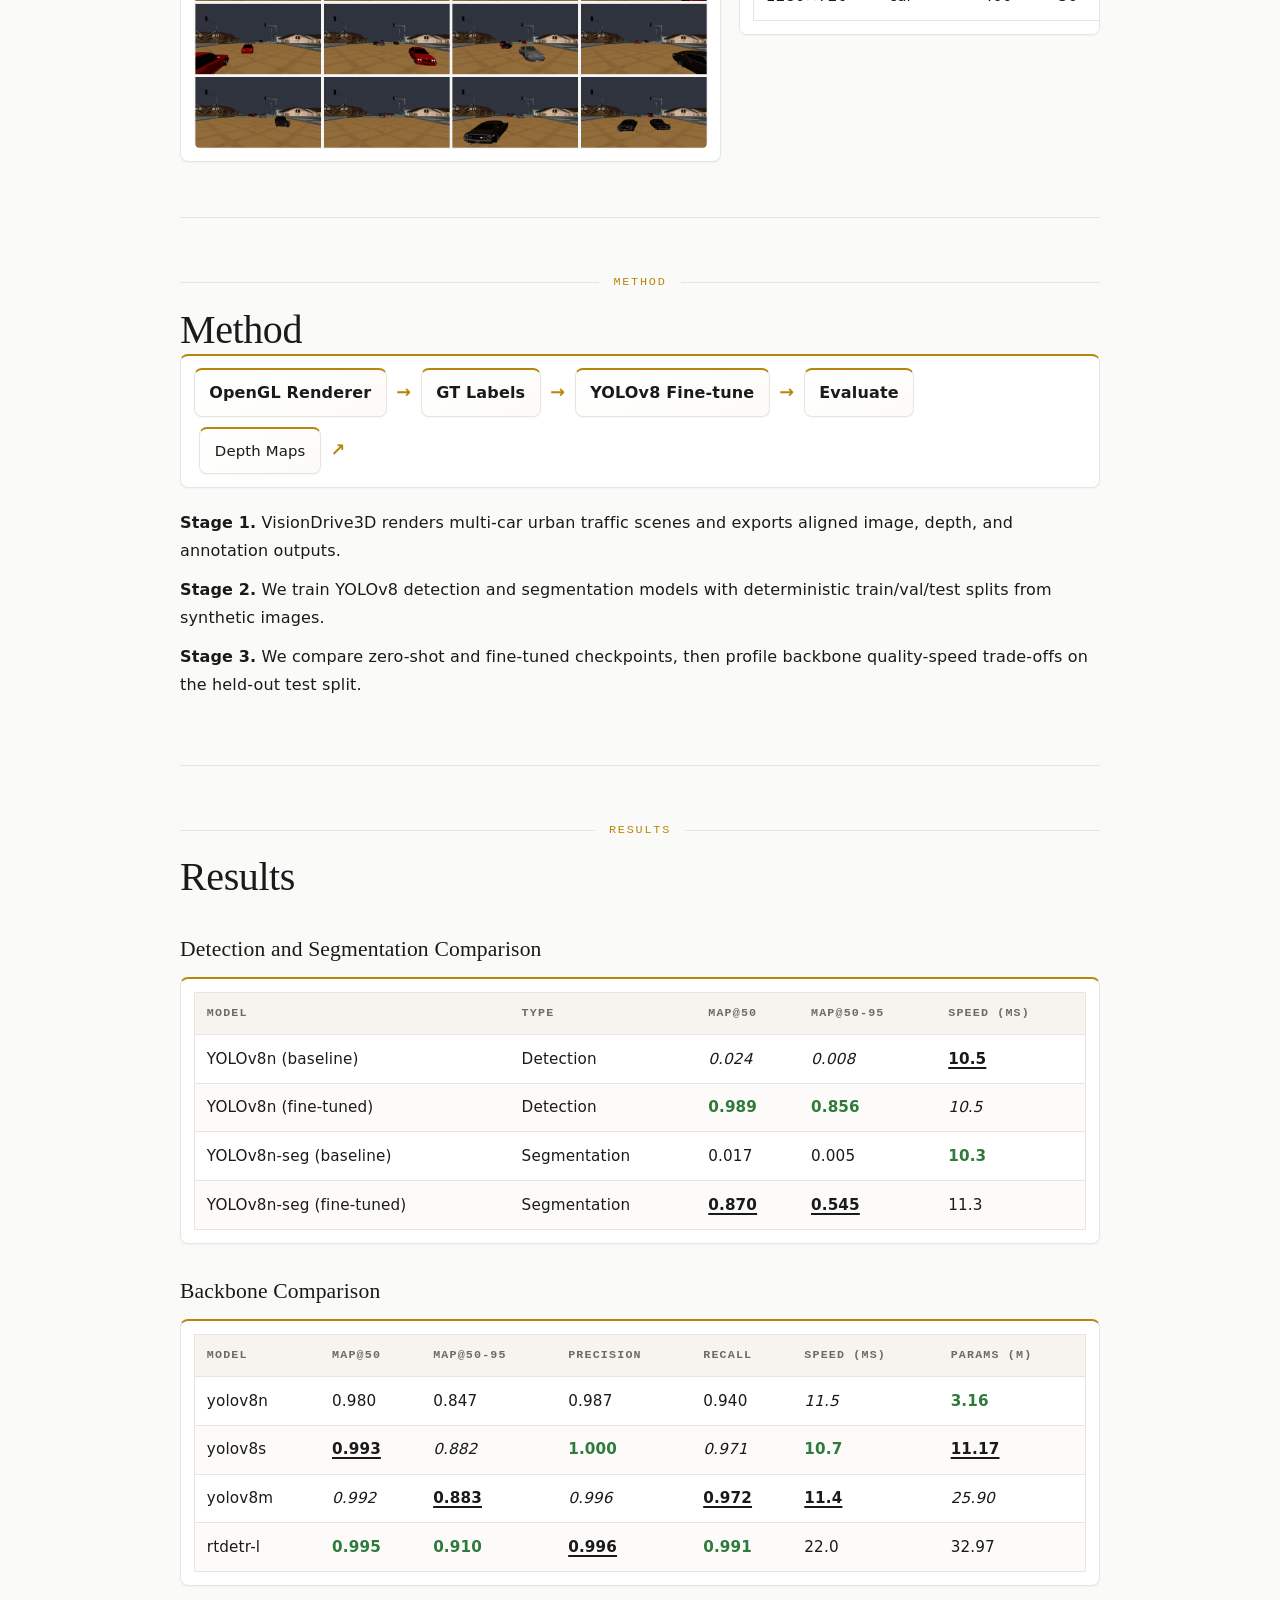
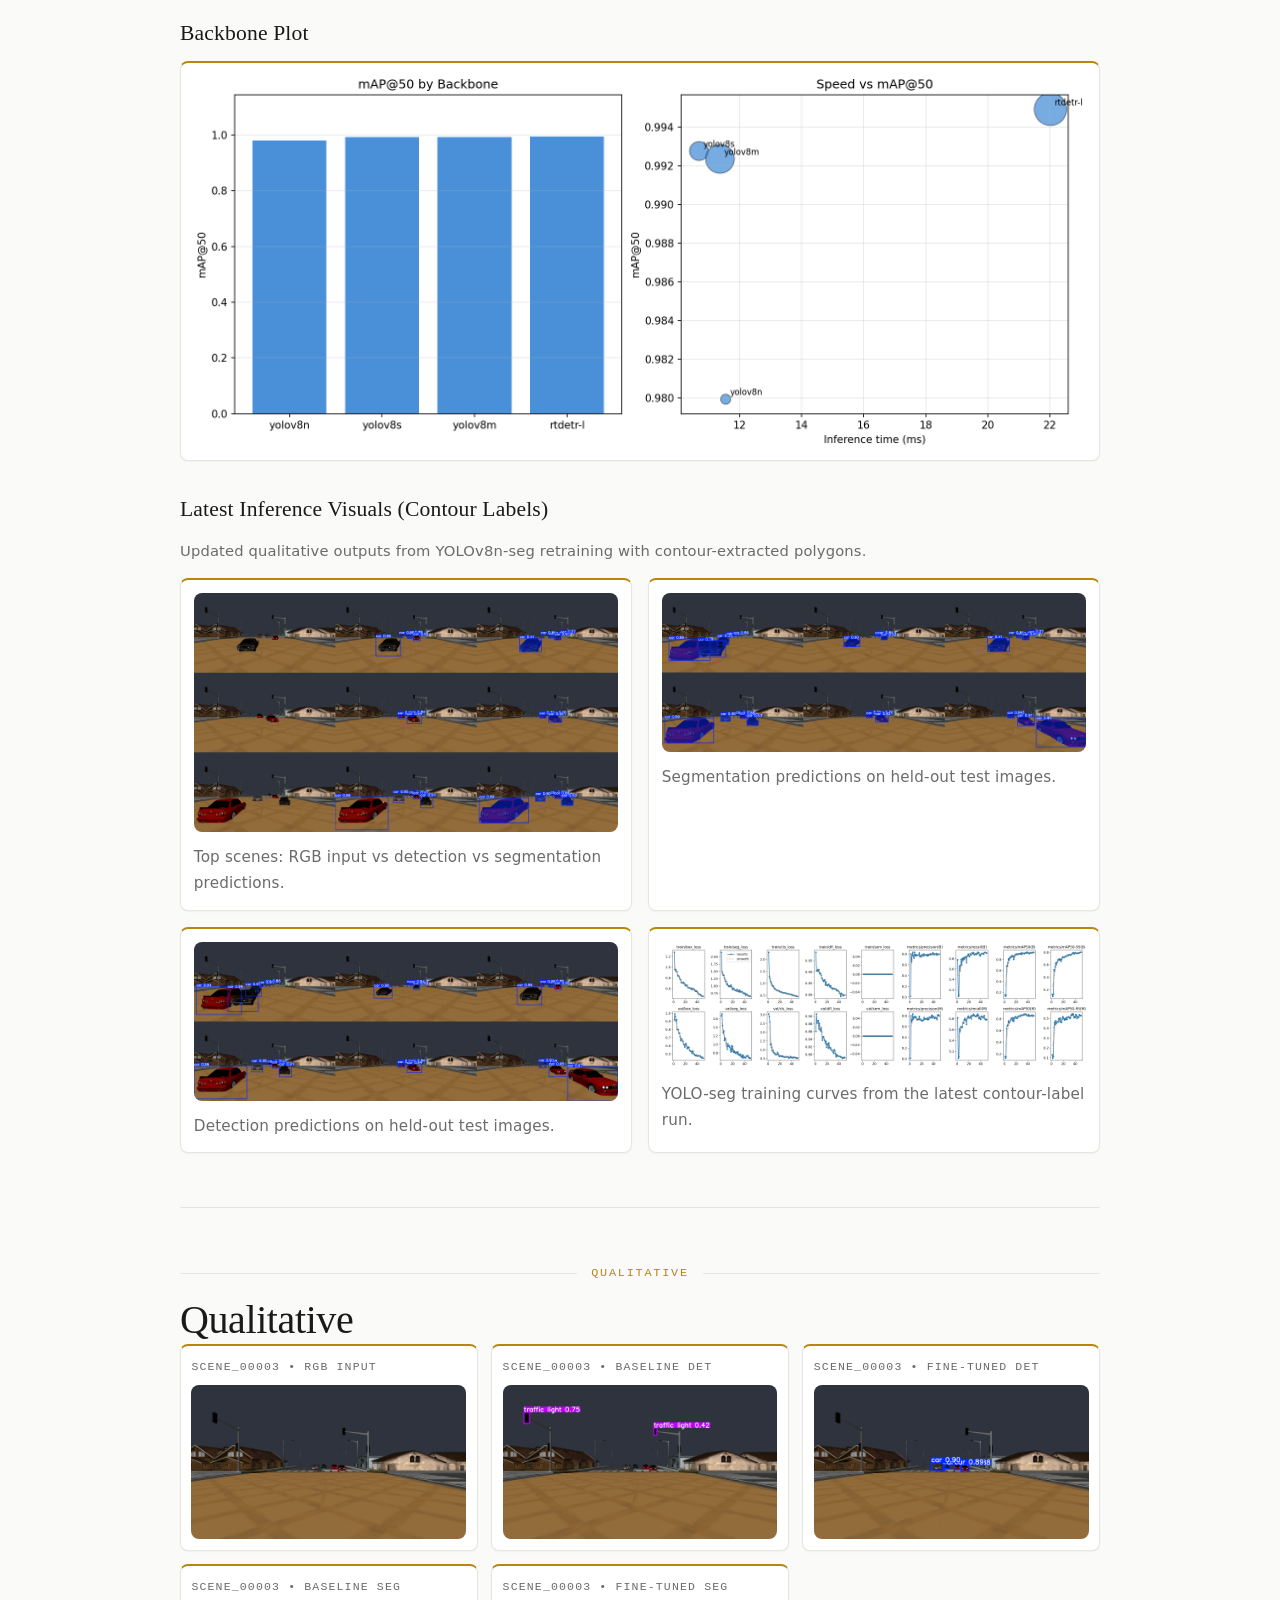
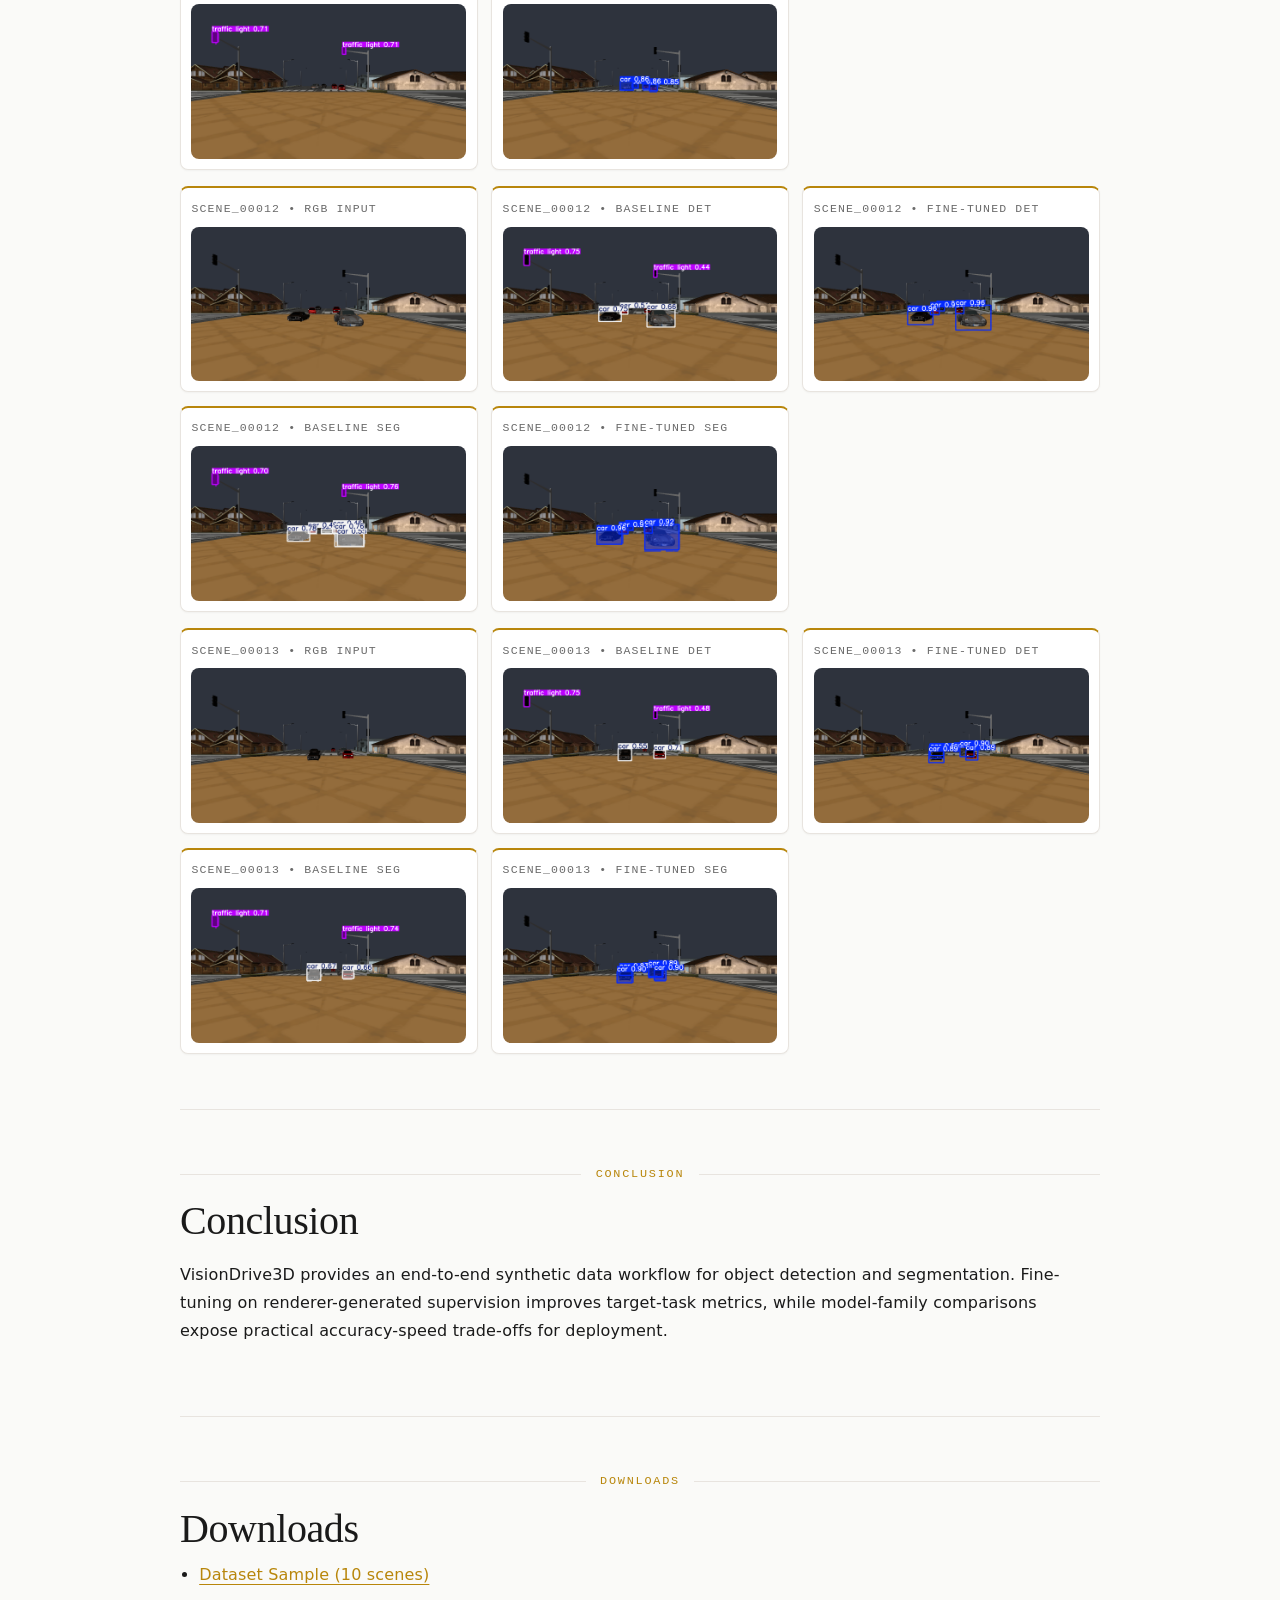
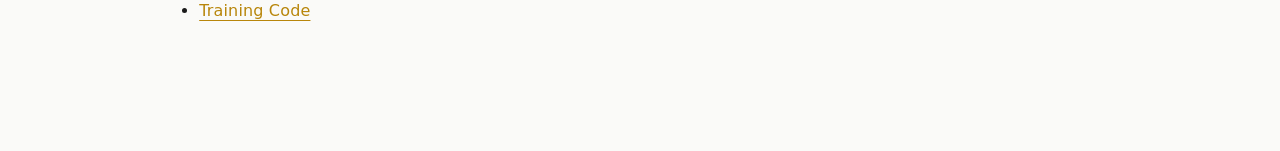
==== commit 85b47e87: "feat: add training script for transfer-learned U-Net model for car mask segmentation - Implemented a" ====
--- a/index.html
+++ b/index.html
@@ -154,6 +154,45 @@
             loading="lazy"
           />
         </figure>
+
+        <h3>Latest Inference Visuals (Contour Labels)</h3>
+        <p class="notice">
+          Updated qualitative outputs from YOLOv8n-seg retraining with contour-extracted polygons.
+        </p>
+        <div class="latest-grid">
+          <figure class="panel">
+            <img
+              src="assets/images/latest/comparison_grid.png"
+              alt="Input, detection and segmentation side-by-side comparison"
+              loading="lazy"
+            />
+            <figcaption>Top scenes: RGB input vs detection vs segmentation predictions.</figcaption>
+          </figure>
+          <figure class="panel">
+            <img
+              src="assets/images/latest/segmentation_inference_demo.png"
+              alt="Segmentation inference grid"
+              loading="lazy"
+            />
+            <figcaption>Segmentation predictions on held-out test images.</figcaption>
+          </figure>
+          <figure class="panel">
+            <img
+              src="assets/images/latest/detection_inference_demo.png"
+              alt="Detection inference grid"
+              loading="lazy"
+            />
+            <figcaption>Detection predictions on held-out test images.</figcaption>
+          </figure>
+          <figure class="panel">
+            <img
+              src="assets/images/latest/yoloseg_training_curves.png"
+              alt="YOLO segmentation training curves"
+              loading="lazy"
+            />
+            <figcaption>YOLO-seg training curves from the latest contour-label run.</figcaption>
+          </figure>
+        </div>
       </section>
 
       <hr />
--- a/styles.css
+++ b/styles.css
@@ -407,6 +407,13 @@
   box-shadow: var(--shadow-md);
 }
 
+.latest-grid {
+  display: grid;
+  gap: 1rem;
+  grid-template-columns: repeat(2, minmax(0, 1fr));
+  margin-top: 0.9rem;
+}
+
 .links {
   margin: 0;
   padding-left: 1.2rem;
@@ -459,6 +466,10 @@
   }
 
   .qual-row {
+    grid-template-columns: 1fr;
+  }
+
+  .latest-grid {
     grid-template-columns: 1fr;
   }
 
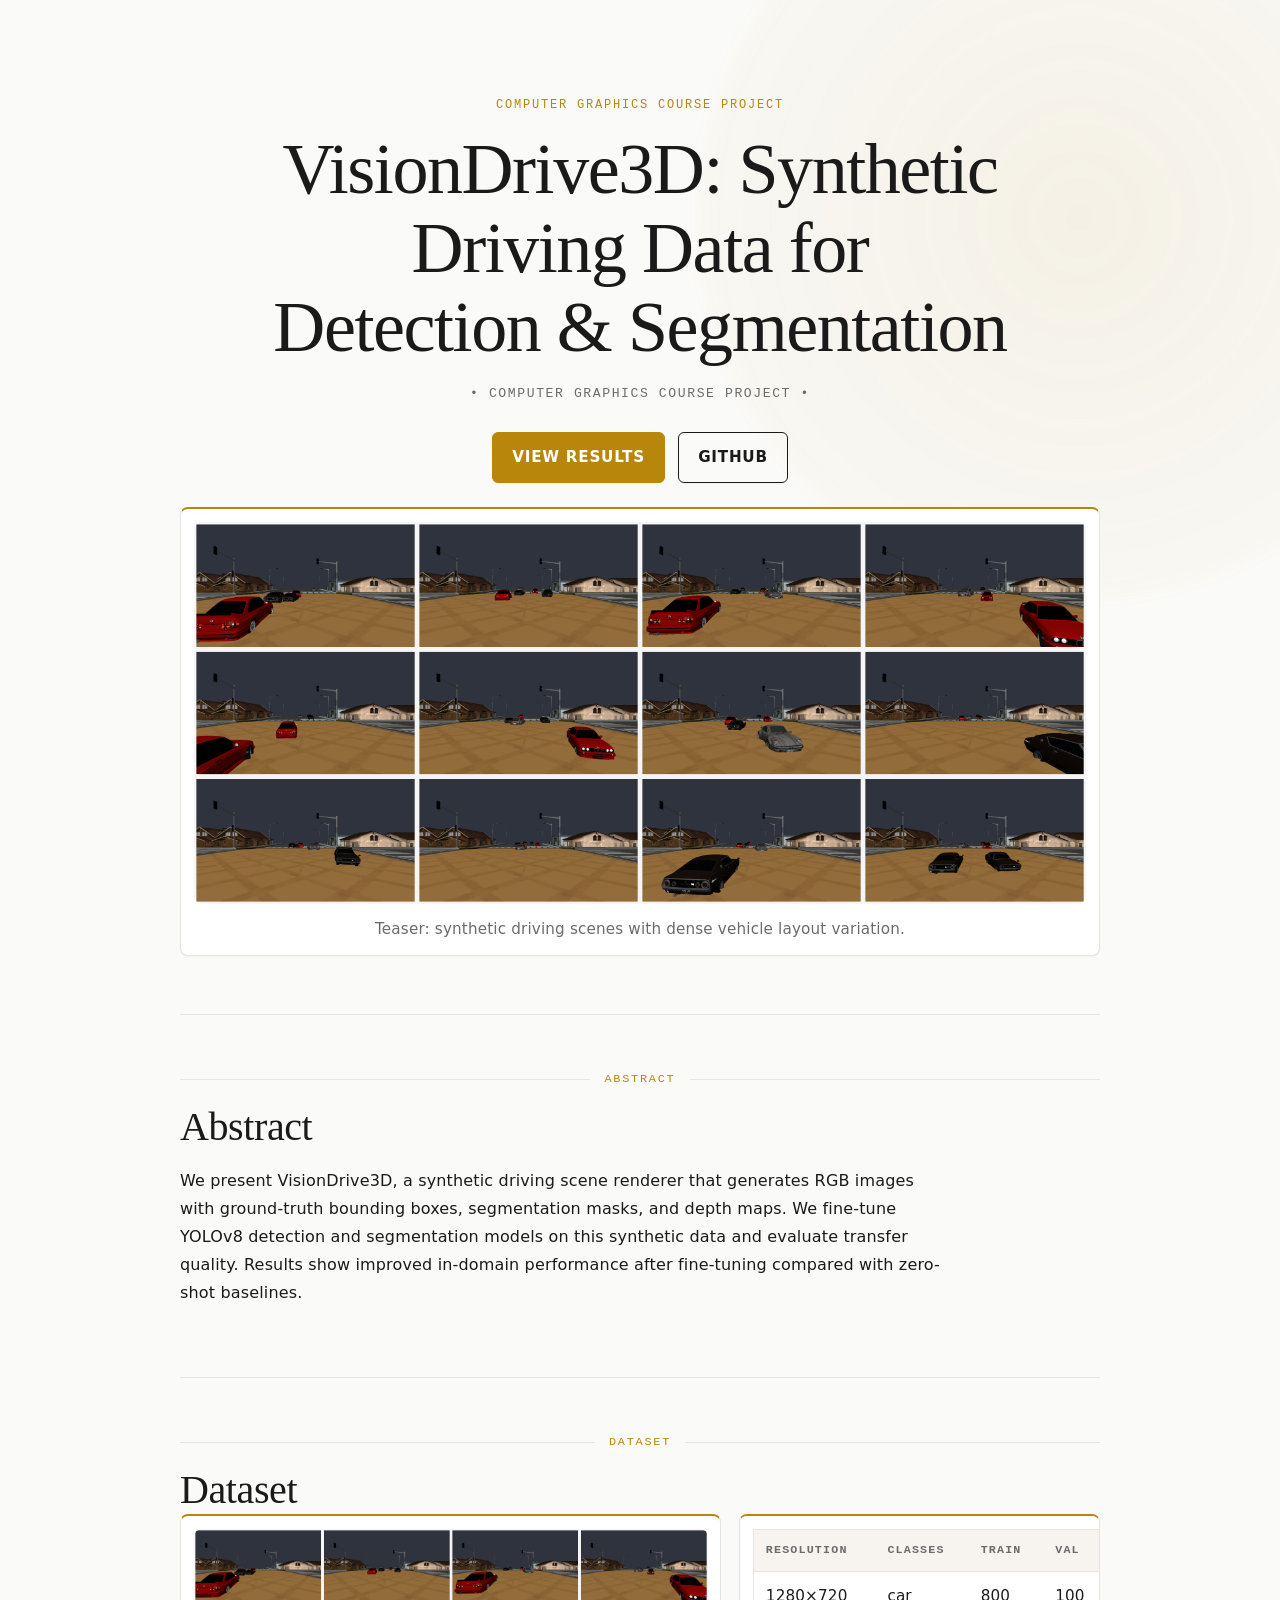
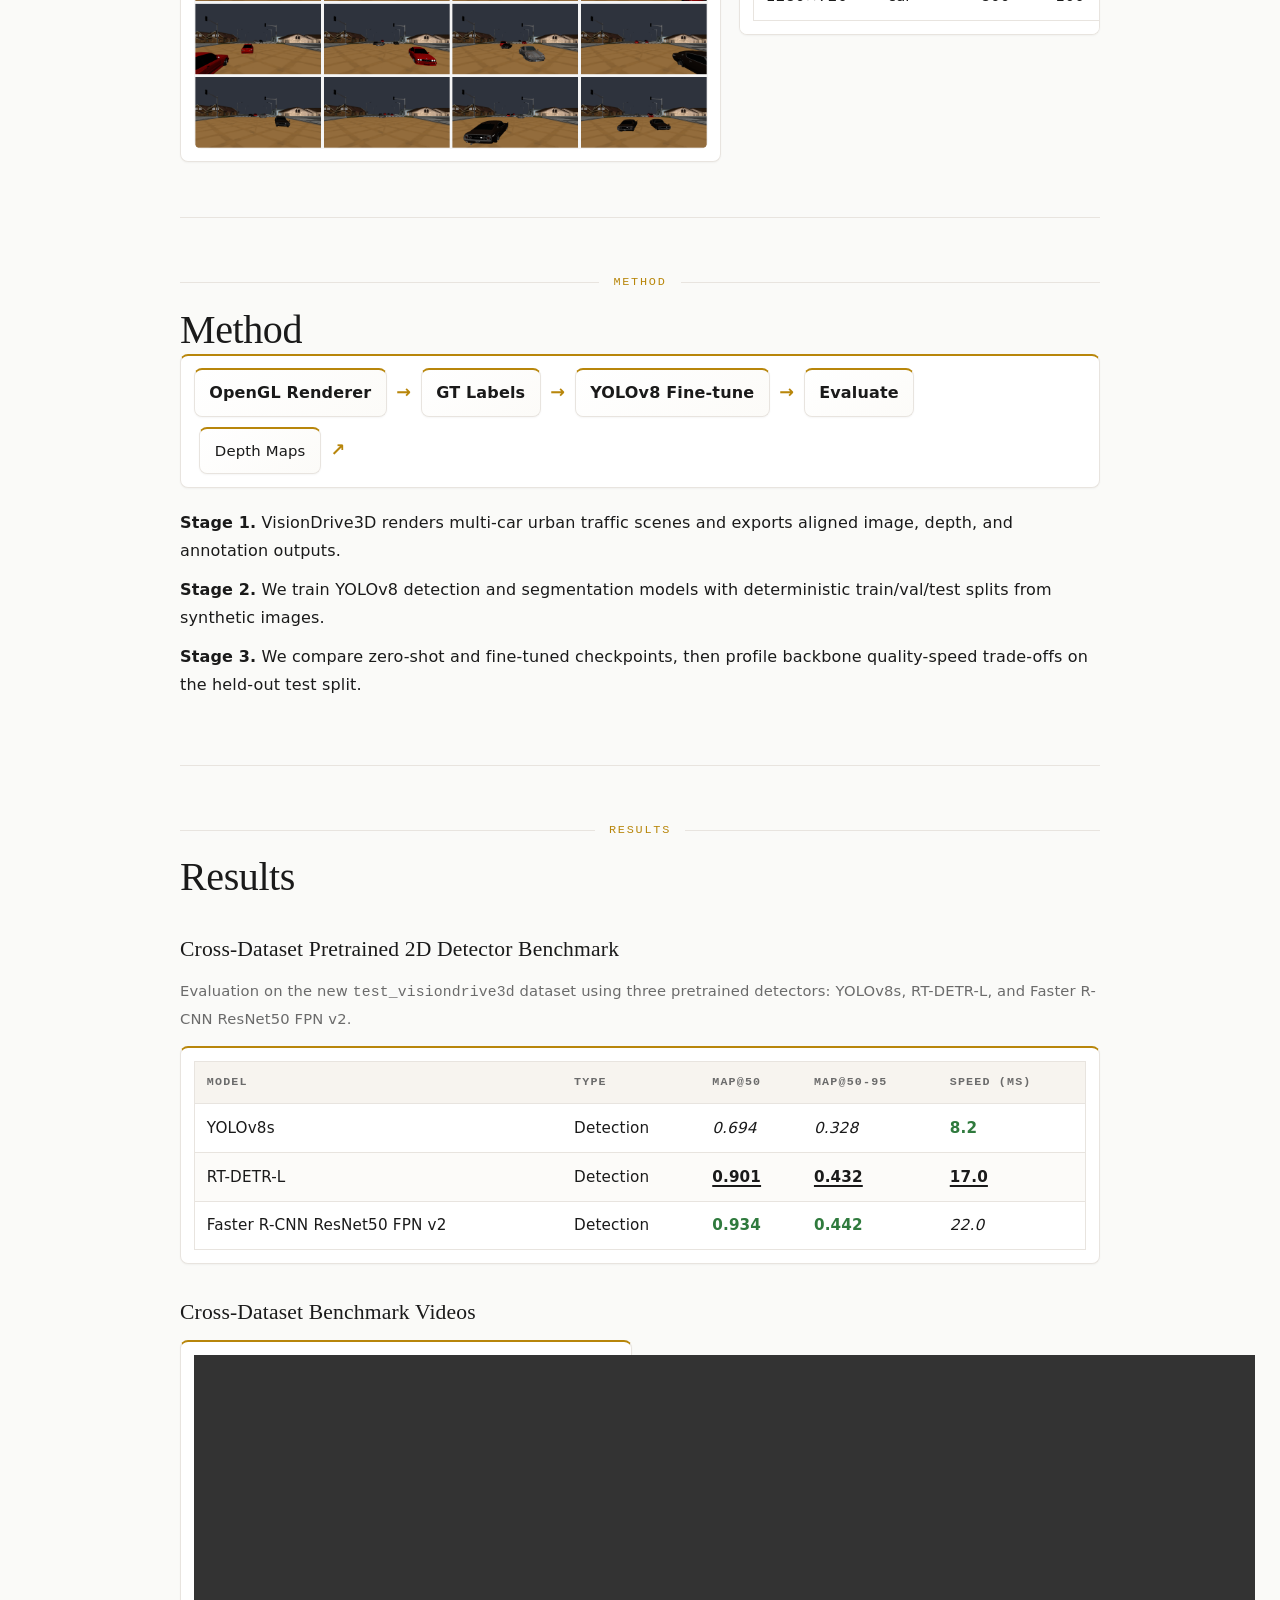
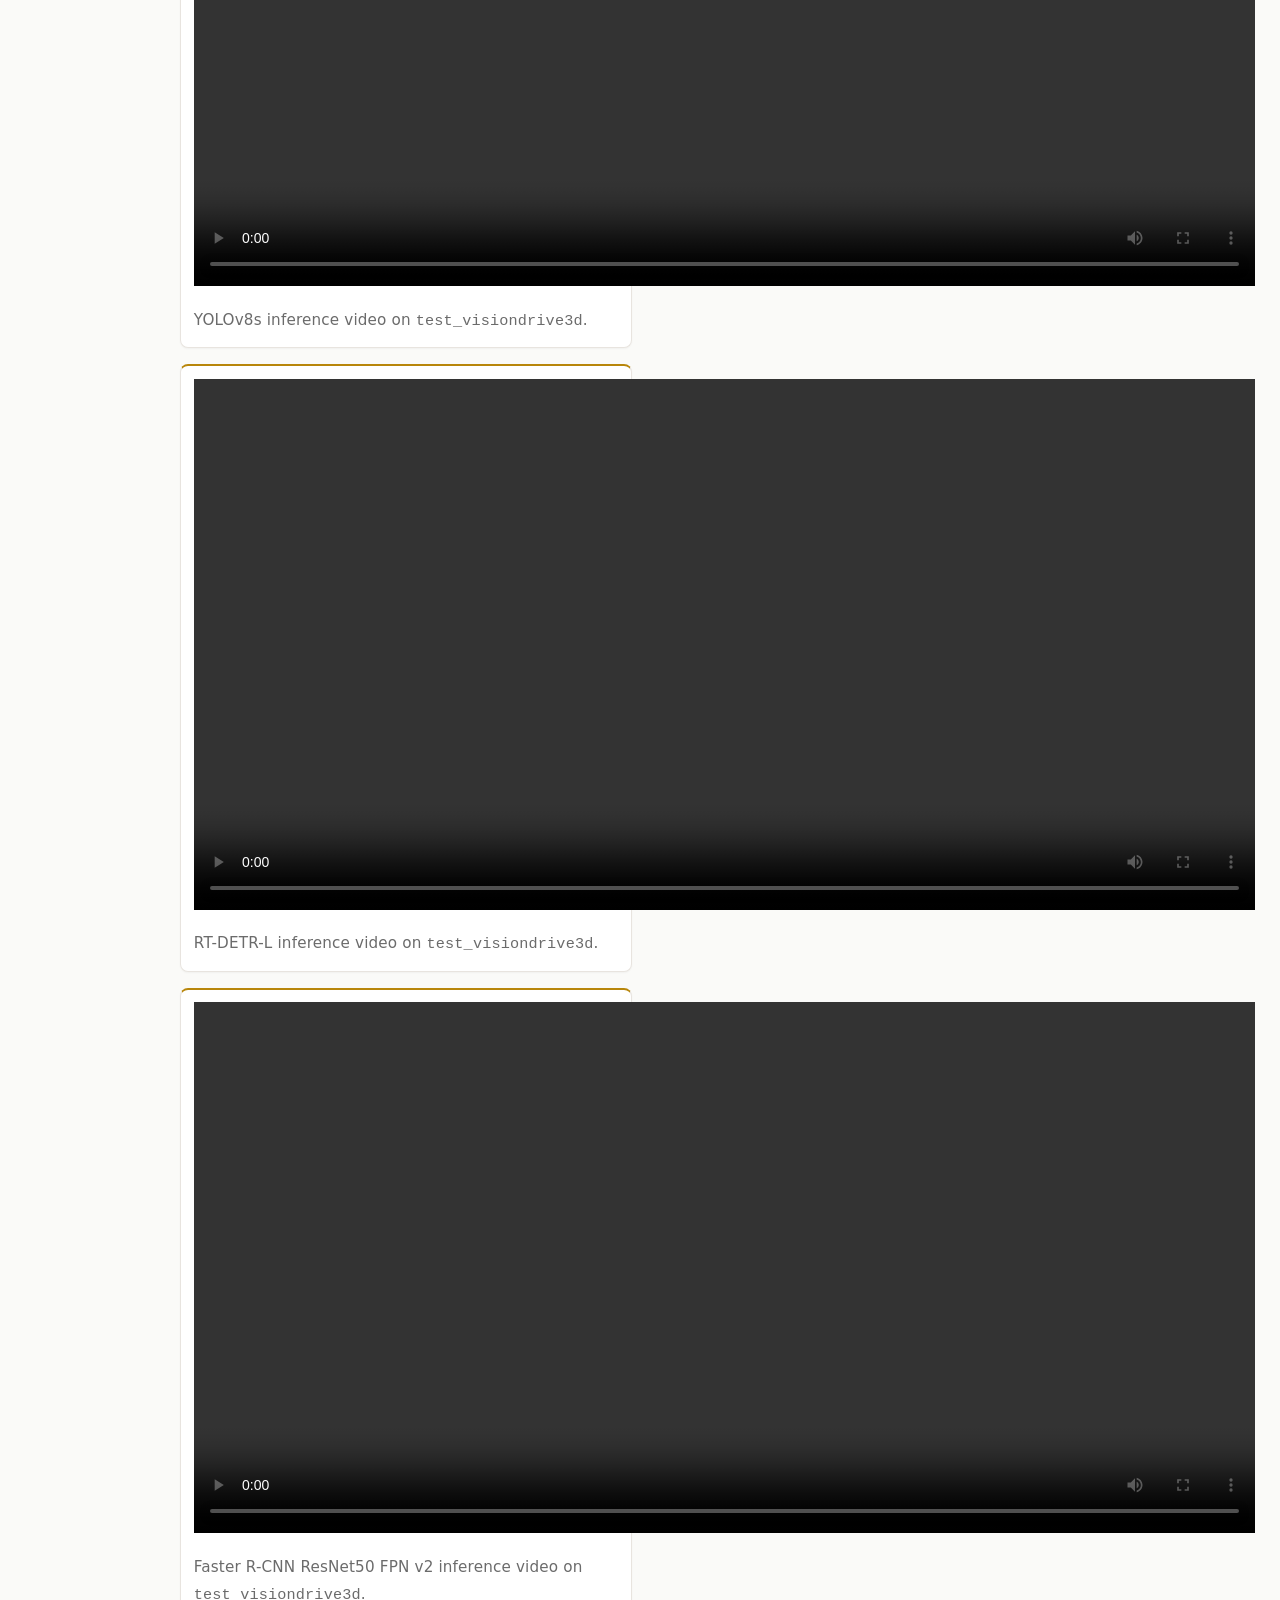
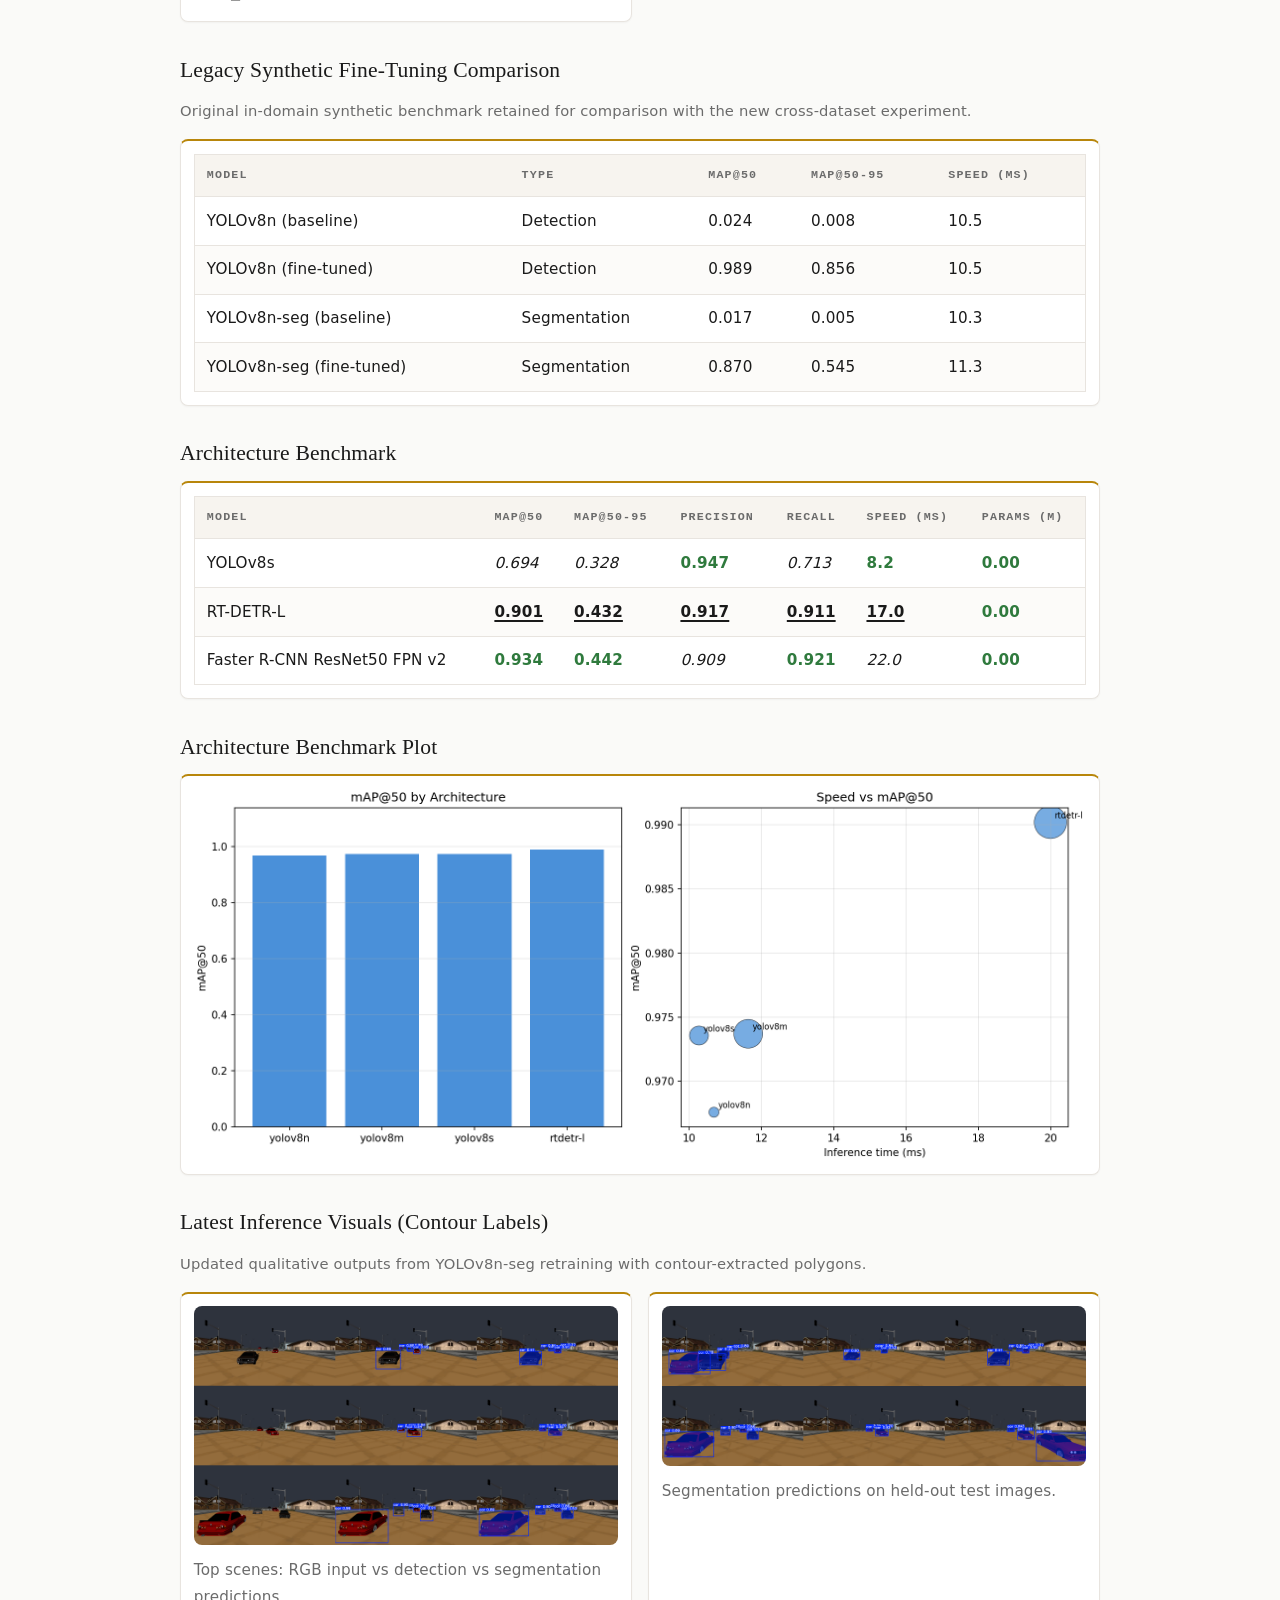
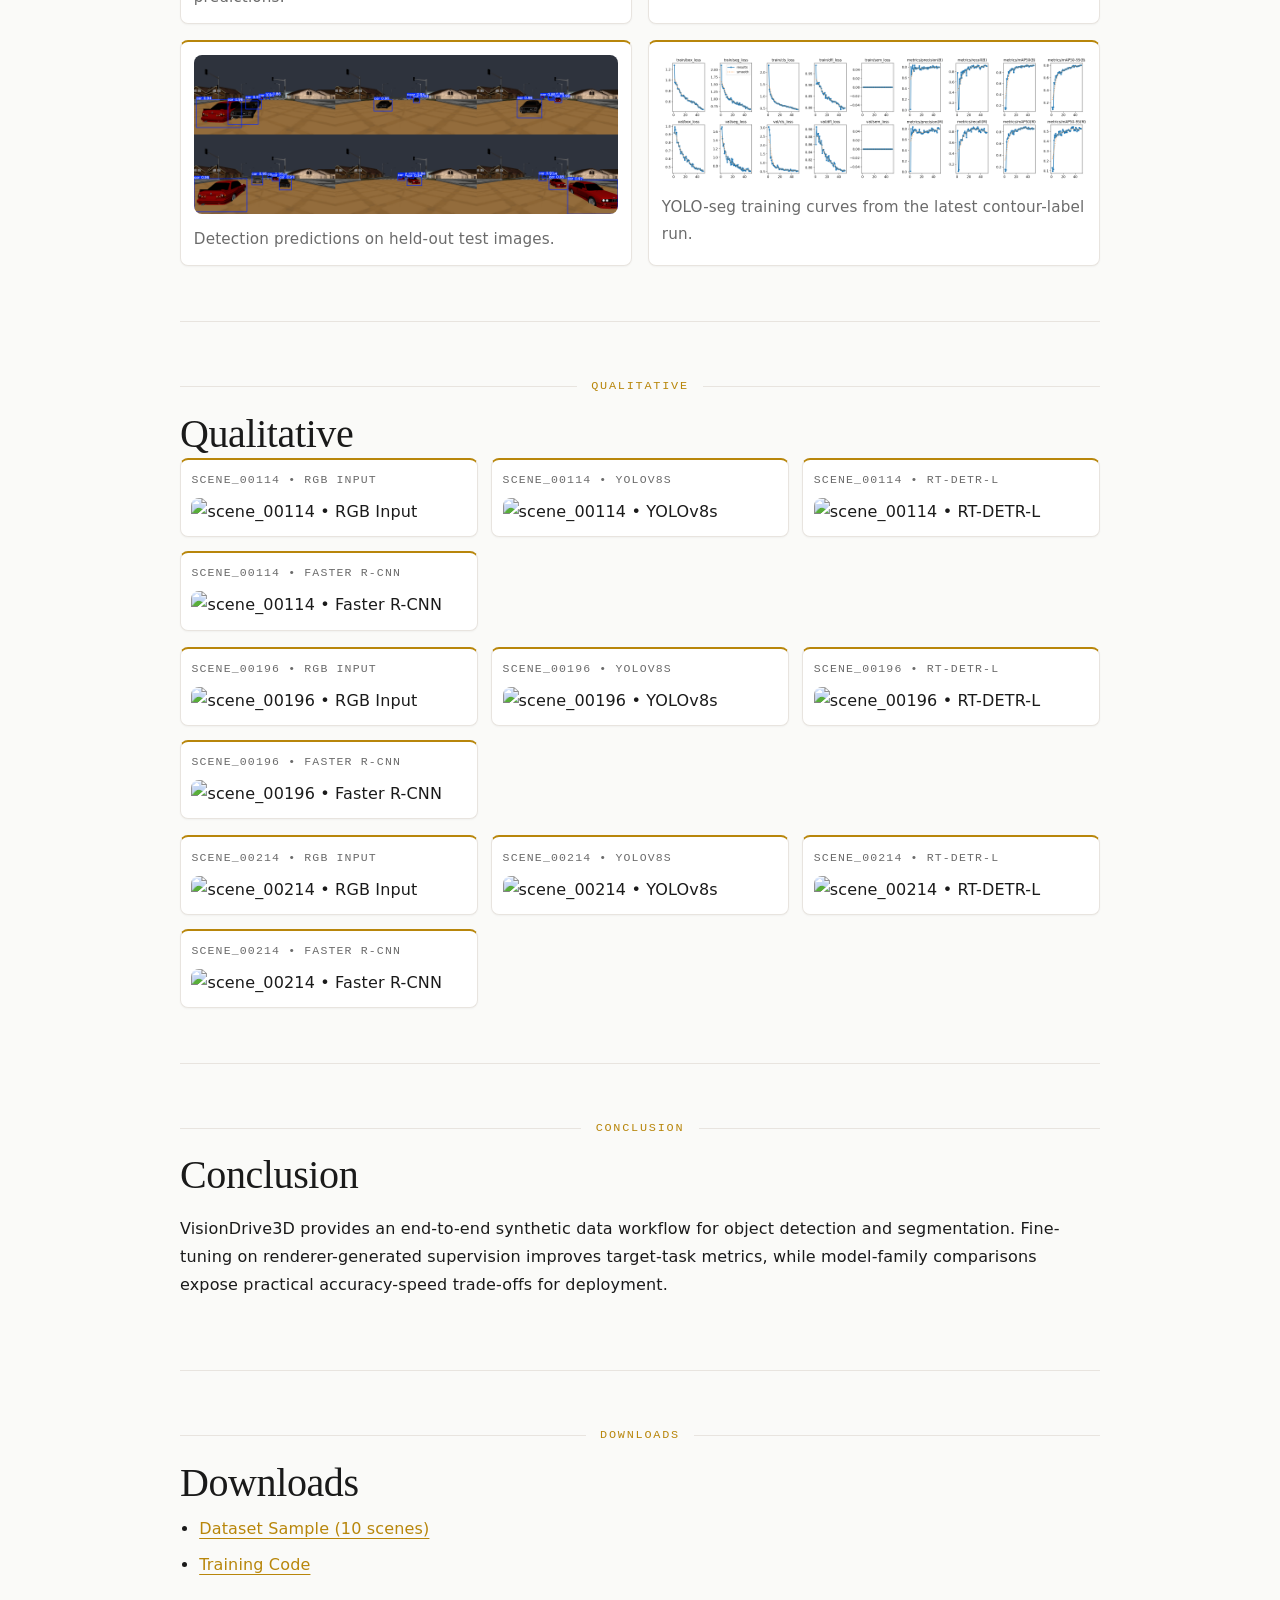
==== commit 63328903: "Deploy project page to GitHub Pages" ====
--- a/index.html
+++ b/index.html
@@ -112,7 +112,11 @@
         <div class="section-label"><span></span><p>Results</p><span></span></div>
         <h2>Results</h2>
 
-        <h3>Detection and Segmentation Comparison</h3>
+        <h3>Cross-Dataset Pretrained 2D Detector Benchmark</h3>
+        <p class="notice">
+          Evaluation on the new <code>test_visiondrive3d</code> dataset using three pretrained detectors:
+          YOLOv8s, RT-DETR-L, and Faster R-CNN ResNet50 FPN v2.
+        </p>
         <div class="table-wrap panel">
           <table class="table" id="results-table">
             <thead>
@@ -128,7 +132,79 @@
           </table>
         </div>
 
-        <h3>Backbone Comparison</h3>
+        <h3>Cross-Dataset Benchmark Videos</h3>
+        <div class="latest-grid">
+          <figure class="panel">
+            <video controls preload="metadata" style="width: 250%;">
+              <source src="../test_visiondrive3d/ai_results/yolov8s_test.mp4" type="video/mp4" />
+            </video>
+            <figcaption>YOLOv8s inference video on <code>test_visiondrive3d</code>.</figcaption>
+          </figure>
+          <br>
+          <figure class="panel">
+            <video controls preload="metadata" style="width: 250%;">
+              <source src="../test_visiondrive3d/ai_results/rtdetr_test.mp4" type="video/mp4" />
+            </video>
+            <figcaption>RT-DETR-L inference video on <code>test_visiondrive3d</code>.</figcaption>
+          </figure>
+          <br>
+          <figure class="panel">
+            <video controls preload="metadata" style="width: 250%;">
+              <source src="../test_visiondrive3d/ai_results/fasterrcnn_test.mp4" type="video/mp4" />
+            </video>
+            <figcaption>Faster R-CNN ResNet50 FPN v2 inference video on <code>test_visiondrive3d</code>.</figcaption>
+          </figure>
+        </div>
+
+        <h3>Legacy Synthetic Fine-Tuning Comparison</h3>
+        <p class="notice">
+          Original in-domain synthetic benchmark retained for comparison with the new cross-dataset experiment.
+        </p>
+        <div class="table-wrap panel">
+          <table class="table">
+            <thead>
+              <tr>
+                <th>Model</th>
+                <th>Type</th>
+                <th>mAP@50</th>
+                <th>mAP@50-95</th>
+                <th>Speed (ms)</th>
+              </tr>
+            </thead>
+            <tbody>
+              <tr>
+                <td>YOLOv8n (baseline)</td>
+                <td>Detection</td>
+                <td>0.024</td>
+                <td>0.008</td>
+                <td>10.5</td>
+              </tr>
+              <tr>
+                <td>YOLOv8n (fine-tuned)</td>
+                <td>Detection</td>
+                <td>0.989</td>
+                <td>0.856</td>
+                <td>10.5</td>
+              </tr>
+              <tr>
+                <td>YOLOv8n-seg (baseline)</td>
+                <td>Segmentation</td>
+                <td>0.017</td>
+                <td>0.005</td>
+                <td>10.3</td>
+              </tr>
+              <tr>
+                <td>YOLOv8n-seg (fine-tuned)</td>
+                <td>Segmentation</td>
+                <td>0.870</td>
+                <td>0.545</td>
+                <td>11.3</td>
+              </tr>
+            </tbody>
+          </table>
+        </div>
+
+        <h3>Architecture Benchmark</h3>
         <div class="table-wrap panel">
           <table class="table" id="backbone-table">
             <thead>
@@ -146,11 +222,11 @@
           </table>
         </div>
 
-        <h3>Backbone Plot</h3>
+        <h3>Architecture Benchmark Plot</h3>
         <figure class="panel">
           <img
             src="assets/plots/backbone_comparison.png"
-            alt="Backbone comparison chart"
+            alt="Architecture benchmark chart"
             loading="lazy"
           />
         </figure>
